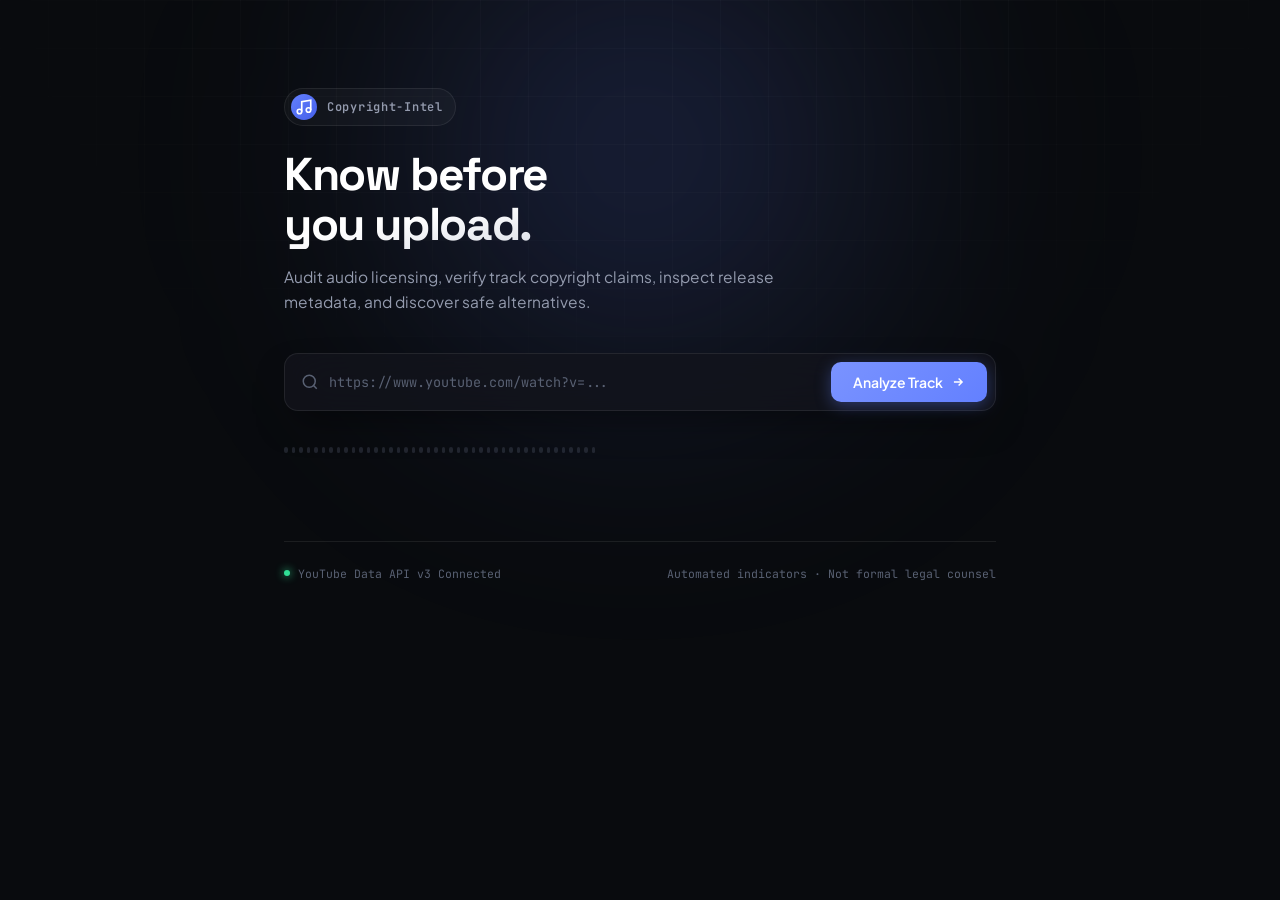
==== template/index.html @ c991d448 "now the songs are first reccomended for the exact same song i.e slowed and reverbed versions" ====
<!DOCTYPE html>
<html lang="en">
<head>
  <meta charset="UTF-8" />
  <meta name="viewport" content="width=device-width, initial-scale=1.0" />
  <title>CopyrightIntel | Audio Rights & Analytics</title>
  <link rel="preconnect" href="https://fonts.googleapis.com">
  <link rel="preconnect" href="https://fonts.gstatic.com" crossorigin>
  <link href="https://fonts.googleapis.com/css2?family=Plus+Jakarta+Sans:wght@400;500;600;700&family=JetBrains+Mono:wght@400;500;600&family=Space+Grotesk:wght@500;600;700&display=swap" rel="stylesheet">
  <link rel="stylesheet" href="styles.css">
</head>
<body>

<div class="bg-glow" aria-hidden="true"></div>
<div class="bg-grid" aria-hidden="true"></div>

<div class="page landing-page">
  <header class="header">
    <div class="brand-row">
      <div class="logo-box">
        <svg width="18" height="18" viewBox="0 0 24 24" fill="none" stroke="currentColor" stroke-width="2.2"><path d="M9 18V5l12-2v13"/><circle cx="6" cy="18" r="3"/><circle cx="18" cy="16" r="3"/></svg>
      </div>
      <span class="brand-label">Copyright-Intel</span>
    </div>
    <h1 class="headline">Know before<br>you upload.</h1>
    <p class="subhead">
      Audit audio licensing, verify track copyright claims, inspect release metadata, and discover safe alternatives.
    </p>
  </header>

  <div class="input-bar">
    <svg class="search-icon" width="18" height="18" viewBox="0 0 24 24" fill="none" stroke="currentColor" stroke-width="2"><circle cx="11" cy="11" r="8"/><path d="m21 21-4.3-4.3"/></svg>
    <input id="urlInput" type="text" placeholder="https://www.youtube.com/watch?v=..." class="url-input" spellcheck="false" autocomplete="off" />
    <button id="checkBtn" class="check-btn">
      <span>Analyze Track</span>
      <svg width="14" height="14" viewBox="0 0 24 24" fill="none" stroke="currentColor" stroke-width="2.5"><path d="M5 12h14M13 6l6 6-6 6"/></svg>
    </button>
  </div>
  <div id="errorMsg" class="error-msg hidden"></div>

  <div id="waveformWrap" class="waveform state-idle" aria-hidden="true"></div>

  <footer class="footer">
    <div class="footer-status">
      <span class="pulse-dot"></span>
      <span class="footer-text">YouTube Data API v3 Connected</span>
    </div>
    <span class="footer-text">Automated indicators · Not formal legal counsel</span>
  </footer>
</div>

<script src="script.js"></script>
</body>
</html>
---- template/styles.css ----
:root {
  --bg: #090B0E;
  --surface: rgba(19, 21, 28, 0.75);
  --surface-sub: rgba(25, 29, 39, 0.55);
  --surface-hover: rgba(32, 38, 52, 0.7);
  --line: rgba(255, 255, 255, 0.08);
  --line-strong: rgba(255, 255, 255, 0.14);
  --text: #F3F5FA;
  --text-dim: #949BAE;
  --text-faint: #596173;
  --accent: #6380FF;
  --accent-glow: rgba(99, 128, 255, 0.25);
  --signal: #31E096;
  --claim: #FF526C;
  --verify: #FFAE33;
}

* { box-sizing: border-box; margin: 0; padding: 0; }

body {
  background: var(--bg);
  color: var(--text);
  font-family: 'Plus Jakarta Sans', -apple-system, sans-serif;
  min-height: 100vh;
  position: relative;
  overflow-x: hidden;
  -webkit-font-smoothing: antialiased;
}

.hidden { display: none !important; }

/* Background Canvas */
.bg-glow {
  position: fixed;
  top: -150px;
  left: 50%;
  transform: translateX(-50%);
  width: 850px;
  height: 600px;
  background: radial-gradient(circle, var(--accent-glow) 0%, transparent 65%);
  filter: blur(120px);
  pointer-events: none;
  z-index: 0;
}

.bg-grid {
  position: fixed;
  inset: 0;
  background-image:
    linear-gradient(to right, rgba(255,255,255,0.02) 1px, transparent 1px),
    linear-gradient(to bottom, rgba(255,255,255,0.02) 1px, transparent 1px);
  background-size: 48px 48px;
  mask-image: radial-gradient(ellipse 70% 60% at 50% 0%, #000 40%, transparent 80%);
  pointer-events: none;
  z-index: 0;
}

.page {
  position: relative;
  z-index: 1;
  max-width: 760px;
  margin: 0 auto;
  padding: 88px 24px 64px;
}

/* Header */
.header { margin-bottom: 38px; }

.brand-row {
  display: inline-flex;
  align-items: center;
  gap: 10px;
  padding: 5px 12px 5px 6px;
  border-radius: 100px;
  background: rgba(255, 255, 255, 0.03);
  border: 1px solid var(--line);
  margin-bottom: 24px;
}

.logo-box {
  width: 26px;
  height: 26px;
  border-radius: 50%;
  display: flex;
  align-items: center;
  justify-content: center;
  background: linear-gradient(135deg, var(--accent), #455FE8);
  color: #fff;
}

.brand-label {
  font-family: 'JetBrains Mono', monospace;
  font-size: 12px;
  font-weight: 600;
  letter-spacing: 0.06em;
  color: var(--text-dim);
}

.headline {
  font-family: 'Space Grotesk', sans-serif;
  font-size: 46px;
  font-weight: 700;
  line-height: 1.08;
  letter-spacing: -0.03em;
  background: linear-gradient(170deg, #FFFFFF 40%, #A4ADC2 100%);
  -webkit-background-clip: text;
  background-clip: text;
  color: transparent;
}

.subhead {
  margin-top: 16px;
  max-width: 520px;
  font-size: 15.5px;
  line-height: 1.6;
  color: var(--text-dim);
}

/* Input Bar */
.input-bar {
  display: flex;
  align-items: center;
  gap: 10px;
  padding: 8px 8px 8px 16px;
  border-radius: 14px;
  background: var(--surface);
  backdrop-filter: blur(20px);
  -webkit-backdrop-filter: blur(20px);
  border: 1px solid var(--line);
  box-shadow: 0 16px 36px -12px rgba(0,0,0,0.5);
  transition: all 0.25s ease;
  margin-bottom: 20px;
}

.input-bar:focus-within {
  border-color: var(--accent);
  box-shadow: 0 0 0 3px rgba(99, 128, 255, 0.18), 0 20px 40px -12px rgba(0,0,0,0.6);
  transform: translateY(-1px);
}

.search-icon { color: var(--text-faint); flex-shrink: 0; }

.url-input {
  flex: 1;
  background: transparent;
  border: none;
  font-family: 'JetBrains Mono', monospace;
  font-size: 13.5px;
  color: var(--text);
  padding: 10px 0;
  min-width: 0;
}

.url-input:focus { outline: none; }
.url-input::placeholder { color: var(--text-faint); }

.check-btn {
  display: flex;
  align-items: center;
  gap: 8px;
  font-family: 'Plus Jakarta Sans', sans-serif;
  font-size: 14px;
  font-weight: 600;
  padding: 11px 22px;
  border-radius: 10px;
  border: none;
  cursor: pointer;
  background: linear-gradient(135deg, #7A93FF, var(--accent));
  color: #FFFFFF;
  box-shadow: 0 4px 16px rgba(99, 128, 255, 0.35);
  transition: all 0.2s ease;
}

.check-btn:hover {
  transform: translateY(-1px);
  filter: brightness(1.08);
  box-shadow: 0 6px 22px rgba(99, 128, 255, 0.45);
}

.check-btn:active { transform: translateY(0); }
.check-btn:disabled { opacity: 0.5; cursor: not-allowed; transform: none; }

.error-msg {
  font-family: 'JetBrains Mono', monospace;
  font-size: 12px;
  color: var(--claim);
  margin-bottom: 20px;
  padding: 12px 16px;
  border-radius: 10px;
  background: rgba(255, 82, 108, 0.08);
  border: 1px solid rgba(255, 82, 108, 0.25);
}

/* Waveform Visualizer */
.waveform {
  display: flex;
  align-items: center;
  gap: 4px;
  height: 38px;
  margin-bottom: 28px;
}

.waveform span {
  display: block;
  width: 3.5px;
  border-radius: 4px;
  background: var(--text-faint);
  opacity: 0.3;
  animation: bounce 1.1s ease-in-out infinite;
}

.waveform.state-idle span { animation-play-state: paused; height: 6px !important; }
.waveform.state-claim span { background: var(--claim); opacity: 0.95; }
.waveform.state-clear span { background: var(--signal); opacity: 0.95; }
.waveform.state-verify span { background: var(--verify); opacity: 0.95; }

@keyframes bounce {
  0%, 100% { transform: scaleY(0.25); }
  50% { transform: scaleY(1); }
}

/* Results Card */
.results { animation: slideUp 0.35s cubic-bezier(0.16, 1, 0.3, 1) both; }

@keyframes slideUp {
  from { opacity: 0; transform: translateY(14px); }
  to { opacity: 1; transform: translateY(0); }
}

.result-card {
  border-radius: 18px;
  padding: 30px;
  background: var(--surface);
  backdrop-filter: blur(20px);
  -webkit-backdrop-filter: blur(20px);
  border: 1px solid var(--line);
  box-shadow: 0 24px 48px -18px rgba(0,0,0,0.6);
  margin-bottom: 22px;
}

.result-top {
  display: flex;
  align-items: flex-start;
  justify-content: space-between;
  gap: 18px;
  margin-bottom: 22px;
}

.sub-label {
  display: block;
  font-family: 'JetBrains Mono', monospace;
  font-size: 11px;
  font-weight: 500;
  text-transform: uppercase;
  letter-spacing: 0.08em;
  color: var(--text-faint);
  margin-bottom: 4px;
}

.result-title {
  font-family: 'Space Grotesk', sans-serif;
  font-size: 21px;
  font-weight: 600;
  letter-spacing: -0.02em;
  line-height: 1.3;
}

.result-channel {
  font-size: 14px;
  color: var(--text-dim);
  margin-top: 4px;
}

.badge {
  display: inline-flex;
  align-items: center;
  gap: 7px;
  font-family: 'JetBrains Mono', monospace;
  font-size: 11px;
  font-weight: 600;
  letter-spacing: 0.04em;
  text-transform: uppercase;
  padding: 7px 14px;
  border-radius: 100px;
  white-space: nowrap;
}

.badge .dot {
  width: 6px;
  height: 6px;
  border-radius: 50%;
  background: currentColor;
}

.badge-clear { background: rgba(49, 224, 150, 0.12); color: var(--signal); border: 1px solid rgba(49, 224, 150, 0.28); }
.badge-verify { background: rgba(255, 174, 51, 0.12); color: var(--verify); border: 1px solid rgba(255, 174, 51, 0.28); }
.badge-claim { background: rgba(255, 82, 108, 0.12); color: var(--claim); border: 1px solid rgba(255, 82, 108, 0.28); }

/* Verdict Explanation Banner */
.verdict-banner {
  display: flex;
  align-items: flex-start;
  gap: 12px;
  padding: 14px 18px;
  border-radius: 12px;
  background: rgba(255, 255, 255, 0.03);
  border: 1px solid var(--line);
  margin-bottom: 26px;
}

.verdict-icon {
  color: var(--accent);
  flex-shrink: 0;
  margin-top: 1px;
}

.verdict-message {
  font-size: 13.5px;
  line-height: 1.6;
  color: var(--text-dim);
}

/* Uncongested Metadata Grid */
.meta-grid {
  display: grid;
  grid-template-columns: repeat(2, 1fr);
  gap: 12px;
}

.meta-item {
  padding: 14px 16px;
  border-radius: 12px;
  background: var(--surface-sub);
  border: 1px solid var(--line);
  display: flex;
  flex-direction: column;
  gap: 6px;
}

.meta-item.full-width {
  grid-column: span 2;
}

.meta-label {
  display: flex;
  align-items: center;
  gap: 6px;
  font-family: 'JetBrains Mono', monospace;
  font-size: 11px;
  font-weight: 500;
  color: var(--text-faint);
  text-transform: uppercase;
  letter-spacing: 0.04em;
}

.meta-label svg { color: var(--accent); }

.meta-val {
  font-size: 13.5px;
  font-weight: 500;
  color: var(--text);
  white-space: nowrap;
  overflow: hidden;
  text-overflow: ellipsis;
}

.meta-val.highlight {
  color: #B5C4FF;
  font-weight: 600;
}

/* Recommendations */
.recs-header {
  display: flex;
  align-items: center;
  gap: 8px;
  margin: 32px 0 14px;
}

.signal-dot {
  width: 6px;
  height: 6px;
  border-radius: 50%;
  background: var(--signal);
  box-shadow: 0 0 10px var(--signal);
}

.recs-heading {
  font-size: 13px;
  font-weight: 600;
  letter-spacing: 0.04em;
  text-transform: uppercase;
  color: var(--text-dim);
}

.recs-list {
  display: flex;
  flex-direction: column;
  gap: 10px;
}

.rec-row {
  display: flex;
  align-items: center;
  justify-content: space-between;
  padding: 14px 18px;
  border-radius: 12px;
  background: var(--surface);
  backdrop-filter: blur(16px);
  border: 1px solid var(--line);
  text-decoration: none;
  color: inherit;
  transition: all 0.2s ease;
}

.rec-row:hover {
  background: var(--surface-hover);
  border-color: var(--line-strong);
  transform: translateX(4px);
}

.rec-info {
  display: flex;
  align-items: center;
  gap: 14px;
  min-width: 0;
}

.rec-info svg { color: var(--signal); flex-shrink: 0; }

.rec-title {
  font-size: 14px;
  font-weight: 500;
  white-space: nowrap;
  overflow: hidden;
  text-overflow: ellipsis;
}

.rec-channel {
  font-family: 'JetBrains Mono', monospace;
  font-size: 11.5px;
  color: var(--text-faint);
  margin-top: 2px;
}

.rec-free-tag {
  font-family: 'JetBrains Mono', monospace;
  font-size: 10.5px;
  font-weight: 600;
  padding: 4px 10px;
  border-radius: 6px;
  background: rgba(49, 224, 150, 0.1);
  color: var(--signal);
  border: 1px solid rgba(49, 224, 150, 0.22);
}

/* Footer */
.footer {
  margin-top: 72px;
  padding-top: 24px;
  border-top: 1px solid var(--line);
  display: flex;
  align-items: center;
  justify-content: space-between;
  flex-wrap: wrap;
  gap: 12px;
}

.footer-status {
  display: flex;
  align-items: center;
  gap: 8px;
}

.pulse-dot {
  width: 6px;
  height: 6px;
  border-radius: 50%;
  background: var(--signal);
  box-shadow: 0 0 8px var(--signal);
}

.footer-text {
  font-family: 'JetBrains Mono', monospace;
  font-size: 11.5px;
  color: var(--text-faint);
}

@media (max-width: 580px) {
  .headline { font-size: 34px; }
  .meta-grid { grid-template-columns: 1fr; }
  .meta-item.full-width { grid-column: span 1; }
  .result-top { flex-direction: column; }
}
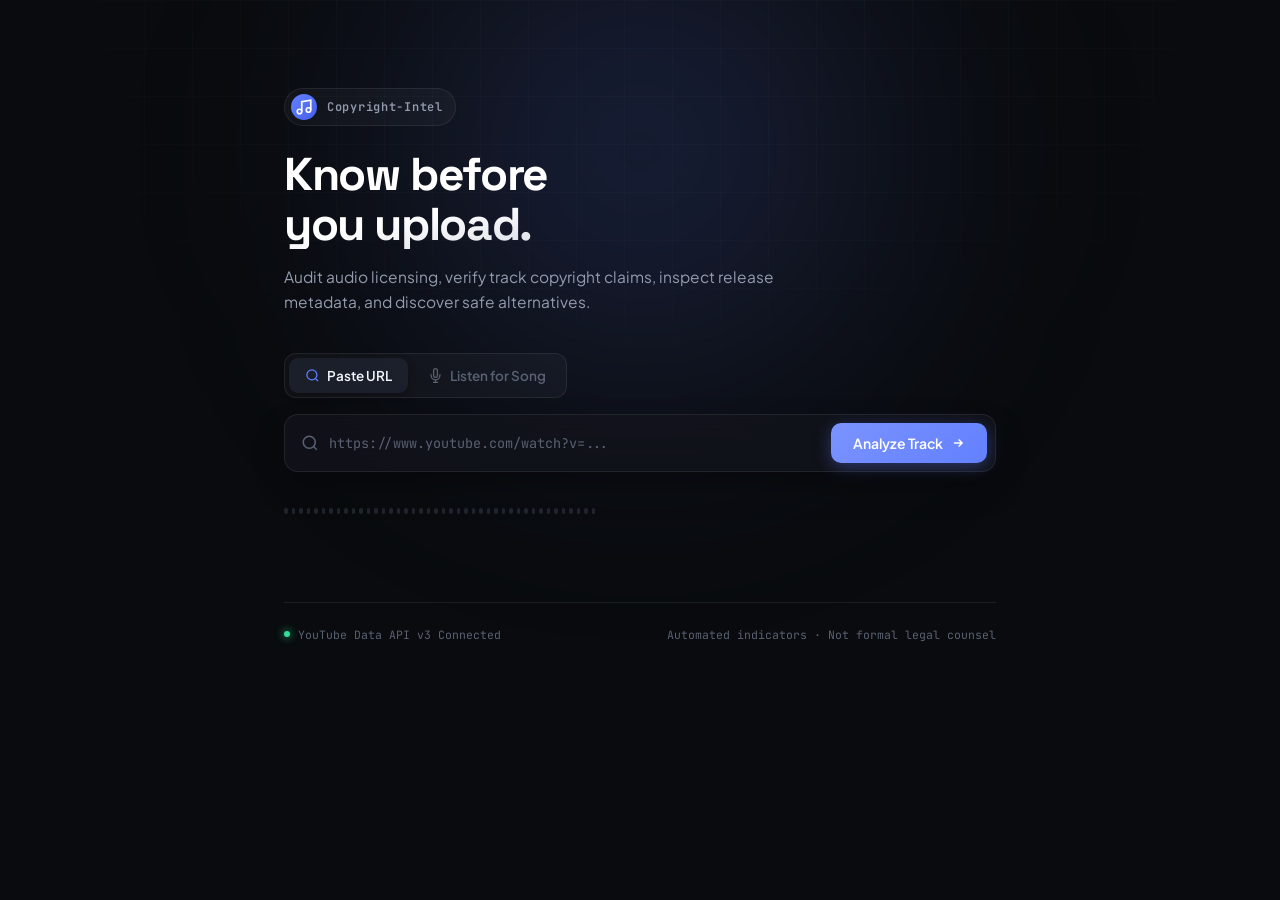
==== commit 638d39d7: "changed the ui to include listening to song component" ====
--- a/template/index.html
+++ b/template/index.html
@@ -28,14 +28,51 @@
     </p>
   </header>
 
-  <div class="input-bar">
-    <svg class="search-icon" width="18" height="18" viewBox="0 0 24 24" fill="none" stroke="currentColor" stroke-width="2"><circle cx="11" cy="11" r="8"/><path d="m21 21-4.3-4.3"/></svg>
-    <input id="urlInput" type="text" placeholder="https://www.youtube.com/watch?v=..." class="url-input" spellcheck="false" autocomplete="off" />
-    <button id="checkBtn" class="check-btn">
-      <span>Analyze Track</span>
-      <svg width="14" height="14" viewBox="0 0 24 24" fill="none" stroke="currentColor" stroke-width="2.5"><path d="M5 12h14M13 6l6 6-6 6"/></svg>
+  <!-- Mode switcher -->
+  <div class="mode-tabs" role="tablist">
+    <button class="mode-tab active" data-mode="url" role="tab" aria-selected="true">
+      <svg width="15" height="15" viewBox="0 0 24 24" fill="none" stroke="currentColor" stroke-width="2"><circle cx="11" cy="11" r="8"/><path d="m21 21-4.3-4.3"/></svg>
+      Paste URL
+    </button>
+    <button class="mode-tab" data-mode="mic" role="tab" aria-selected="false">
+      <svg width="15" height="15" viewBox="0 0 24 24" fill="none" stroke="currentColor" stroke-width="2"><path d="M12 1a3 3 0 0 0-3 3v8a3 3 0 0 0 6 0V4a3 3 0 0 0-3-3z"/><path d="M19 10v2a7 7 0 0 1-14 0v-2"/><line x1="12" y1="19" x2="12" y2="23"/><line x1="8" y1="23" x2="16" y2="23"/></svg>
+      Listen for Song
     </button>
   </div>
+
+  <!-- URL panel -->
+  <div id="urlPanel" class="mode-panel">
+    <div class="input-bar">
+      <svg class="search-icon" width="18" height="18" viewBox="0 0 24 24" fill="none" stroke="currentColor" stroke-width="2"><circle cx="11" cy="11" r="8"/><path d="m21 21-4.3-4.3"/></svg>
+      <input id="urlInput" type="text" placeholder="https://www.youtube.com/watch?v=..." class="url-input" spellcheck="false" autocomplete="off" />
+      <button id="checkBtn" class="check-btn">
+        <span>Analyze Track</span>
+        <svg width="14" height="14" viewBox="0 0 24 24" fill="none" stroke="currentColor" stroke-width="2.5"><path d="M5 12h14M13 6l6 6-6 6"/></svg>
+      </button>
+    </div>
+  </div>
+
+  <!-- Mic panel -->
+  <div id="micPanel" class="mode-panel hidden">
+    <div class="mic-bar">
+      <div class="mic-left">
+        <button id="micBtn" class="mic-btn" aria-label="Start listening">
+          <span class="mic-ring"></span>
+          <svg width="20" height="20" viewBox="0 0 24 24" fill="none" stroke="currentColor" stroke-width="2"><path d="M12 1a3 3 0 0 0-3 3v8a3 3 0 0 0 6 0V4a3 3 0 0 0-3-3z"/><path d="M19 10v2a7 7 0 0 1-14 0v-2"/><line x1="12" y1="19" x2="12" y2="23"/><line x1="8" y1="23" x2="16" y2="23"/></svg>
+        </button>
+        <div class="mic-copy">
+          <p id="micStatus" class="mic-status">Tap to listen</p>
+          <p class="mic-hint">Play the song near your mic — we'll capture 8 seconds</p>
+        </div>
+      </div>
+      <select id="micSeconds" class="mic-seconds">
+        <option value="8">8s</option>
+        <option value="12">12s</option>
+        <option value="20">20s</option>
+      </select>
+    </div>
+  </div>
+
   <div id="errorMsg" class="error-msg hidden"></div>
 
   <div id="waveformWrap" class="waveform state-idle" aria-hidden="true"></div>
--- a/template/styles.css
+++ b/template/styles.css
@@ -116,6 +116,47 @@
   color: var(--text-dim);
 }
 
+/* Mode Tabs */
+.mode-tabs {
+  display: inline-flex;
+  gap: 4px;
+  padding: 4px;
+  border-radius: 12px;
+  background: rgba(255, 255, 255, 0.03);
+  border: 1px solid var(--line);
+  margin-bottom: 16px;
+}
+
+.mode-tab {
+  display: flex;
+  align-items: center;
+  gap: 7px;
+  padding: 9px 16px;
+  border-radius: 9px;
+  border: none;
+  background: transparent;
+  color: var(--text-faint);
+  font-family: 'Plus Jakarta Sans', sans-serif;
+  font-size: 13.5px;
+  font-weight: 600;
+  cursor: pointer;
+  transition: all 0.2s ease;
+}
+
+.mode-tab svg { flex-shrink: 0; }
+
+.mode-tab:hover { color: var(--text-dim); }
+
+.mode-tab.active {
+  background: var(--surface-hover);
+  color: var(--text);
+  box-shadow: 0 2px 10px -2px rgba(0,0,0,0.4);
+}
+
+.mode-tab.active svg { color: var(--accent); }
+
+.mode-panel { margin-bottom: 20px; }
+
 /* Input Bar */
 .input-bar {
   display: flex;
@@ -129,7 +170,6 @@
   border: 1px solid var(--line);
   box-shadow: 0 16px 36px -12px rgba(0,0,0,0.5);
   transition: all 0.25s ease;
-  margin-bottom: 20px;
 }
 
 .input-bar:focus-within {
@@ -180,6 +220,102 @@
 .check-btn:active { transform: translateY(0); }
 .check-btn:disabled { opacity: 0.5; cursor: not-allowed; transform: none; }
 
+/* Mic Bar */
+.mic-bar {
+  display: flex;
+  align-items: center;
+  justify-content: space-between;
+  gap: 16px;
+  padding: 16px 20px;
+  border-radius: 14px;
+  background: var(--surface);
+  backdrop-filter: blur(20px);
+  -webkit-backdrop-filter: blur(20px);
+  border: 1px solid var(--line);
+  box-shadow: 0 16px 36px -12px rgba(0,0,0,0.5);
+}
+
+.mic-left {
+  display: flex;
+  align-items: center;
+  gap: 16px;
+  min-width: 0;
+}
+
+.mic-btn {
+  position: relative;
+  flex-shrink: 0;
+  width: 48px;
+  height: 48px;
+  border-radius: 50%;
+  border: none;
+  cursor: pointer;
+  display: flex;
+  align-items: center;
+  justify-content: center;
+  background: linear-gradient(135deg, #7A93FF, var(--accent));
+  color: #fff;
+  box-shadow: 0 4px 16px rgba(99, 128, 255, 0.4);
+  transition: all 0.2s ease;
+}
+
+.mic-btn:hover { transform: scale(1.04); filter: brightness(1.08); }
+.mic-btn:disabled { cursor: not-allowed; }
+
+.mic-ring {
+  position: absolute;
+  inset: -6px;
+  border-radius: 50%;
+  border: 2px solid var(--accent);
+  opacity: 0;
+}
+
+.mic-btn.listening .mic-ring {
+  opacity: 1;
+  animation: micPulse 1.3s ease-out infinite;
+}
+
+.mic-btn.listening {
+  background: linear-gradient(135deg, #FF7A93, var(--claim));
+  box-shadow: 0 4px 16px rgba(255, 82, 108, 0.4);
+}
+
+@keyframes micPulse {
+  0% { transform: scale(0.9); opacity: 0.9; }
+  100% { transform: scale(1.5); opacity: 0; }
+}
+
+.mic-copy { min-width: 0; }
+
+.mic-status {
+  font-size: 14.5px;
+  font-weight: 600;
+  color: var(--text);
+}
+
+.mic-hint {
+  font-size: 12.5px;
+  color: var(--text-faint);
+  margin-top: 2px;
+  white-space: nowrap;
+  overflow: hidden;
+  text-overflow: ellipsis;
+}
+
+.mic-seconds {
+  flex-shrink: 0;
+  padding: 9px 12px;
+  border-radius: 9px;
+  background: var(--surface-sub);
+  border: 1px solid var(--line);
+  color: var(--text-dim);
+  font-family: 'JetBrains Mono', monospace;
+  font-size: 12.5px;
+  cursor: pointer;
+}
+
+.mic-seconds:focus { outline: none; border-color: var(--accent); }
+
 .error-msg {
   font-family: 'JetBrains Mono', monospace;
   font-size: 12px;
@@ -213,6 +349,8 @@
 .waveform.state-claim span { background: var(--claim); opacity: 0.95; }
 .waveform.state-clear span { background: var(--signal); opacity: 0.95; }
 .waveform.state-verify span { background: var(--verify); opacity: 0.95; }
+.waveform.state-active span,
+.waveform.state-listening span { background: var(--accent); opacity: 0.95; }
 
 @keyframes bounce {
   0%, 100% { transform: scaleY(0.25); }
@@ -320,7 +458,7 @@
   color: var(--text-dim);
 }
 
-/* Uncongested Metadata Grid */
+/* Metadata Grid */
 .meta-grid {
   display: grid;
   grid-template-columns: repeat(2, 1fr);
@@ -491,4 +629,5 @@
   .meta-grid { grid-template-columns: 1fr; }
   .meta-item.full-width { grid-column: span 1; }
   .result-top { flex-direction: column; }
+  .mic-hint { display: none; }
 }
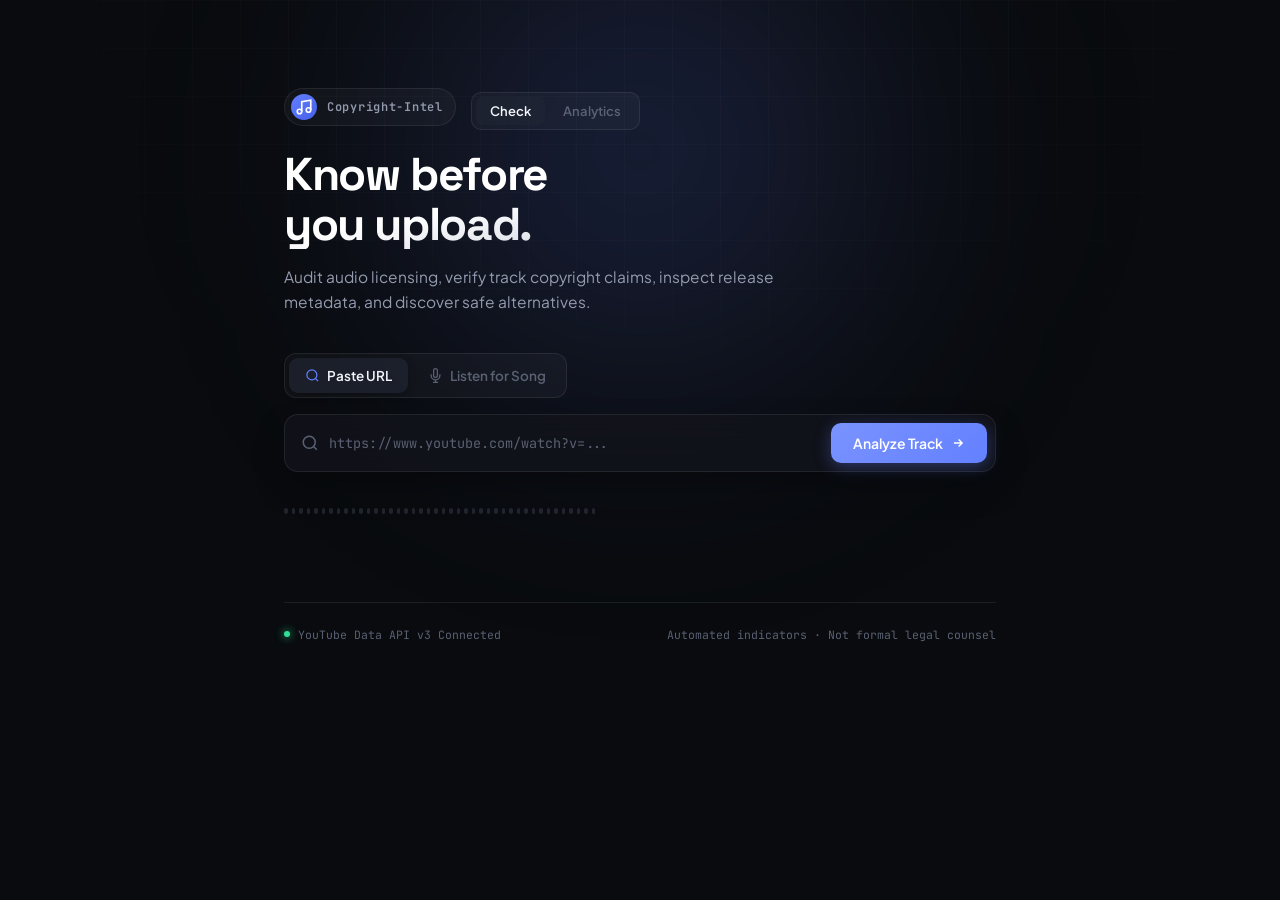
==== commit 7aecdf6a: "made some changes to the ui" ====
--- a/template/index.html
+++ b/template/index.html
@@ -22,6 +22,10 @@
       </div>
       <span class="brand-label">Copyright-Intel</span>
     </div>
+    <nav class="top-nav">
+      <a href="index.html" class="nav-link active">Check</a>
+      <a href="analytics/analytics.html" class="nav-link">Analytics</a>
+    </nav>
     <h1 class="headline">Know before<br>you upload.</h1>
     <p class="subhead">
       Audit audio licensing, verify track copyright claims, inspect release metadata, and discover safe alternatives.
--- a/template/styles.css
+++ b/template/styles.css
@@ -630,4 +630,118 @@
   .meta-item.full-width { grid-column: span 1; }
   .result-top { flex-direction: column; }
   .mic-hint { display: none; }
+  .chart-grid { grid-template-columns: 1fr; }
+}
+
+/* Top Nav */
+.top-nav {
+  display: inline-flex;
+  gap: 4px;
+  margin-left: 12px;
+  padding: 4px;
+  border-radius: 10px;
+  background: rgba(255, 255, 255, 0.03);
+  border: 1px solid var(--line);
+}
+
+.nav-link {
+  padding: 6px 14px;
+  border-radius: 7px;
+  font-size: 13px;
+  font-weight: 600;
+  color: var(--text-faint);
+  text-decoration: none;
+  transition: all 0.2s ease;
+}
+
+.nav-link:hover { color: var(--text-dim); }
+
+.nav-link.active {
+  background: var(--surface-hover);
+  color: var(--text);
+}
+
+.analytics-headline { font-size: 38px; margin-top: 20px; }
+
+/* Empty state */
+.empty-state {
+  padding: 60px 24px;
+  text-align: center;
+  color: var(--text-dim);
+  font-size: 14.5px;
+  border-radius: 16px;
+  background: var(--surface);
+  border: 1px solid var(--line);
+}
+
+.empty-state a { color: var(--accent); text-decoration: none; }
+.empty-state a:hover { text-decoration: underline; }
+
+/* Stat strip */
+.stat-strip {
+  display: grid;
+  grid-template-columns: repeat(4, 1fr);
+  gap: 12px;
+  margin: 32px 0 28px;
+}
+
+.stat-card {
+  display: flex;
+  flex-direction: column;
+  gap: 8px;
+  padding: 18px 20px;
+  border-radius: 14px;
+  background: var(--surface);
+  backdrop-filter: blur(20px);
+  border: 1px solid var(--line);
+}
+
+.stat-label {
+  font-family: 'JetBrains Mono', monospace;
+  font-size: 10.5px;
+  font-weight: 500;
+  letter-spacing: 0.05em;
+  text-transform: uppercase;
+  color: var(--text-faint);
+}
+
+.stat-value {
+  font-family: 'Space Grotesk', sans-serif;
+  font-size: 28px;
+  font-weight: 700;
+  color: var(--text);
+}
+
+/* Chart grid */
+.chart-grid {
+  display: grid;
+  grid-template-columns: 1fr 1fr;
+  gap: 16px;
+  margin-bottom: 32px;
+}
+
+.chart-card {
+  padding: 22px 24px;
+  border-radius: 16px;
+  background: var(--surface);
+  backdrop-filter: blur(20px);
+  border: 1px solid var(--line);
+}
+
+.chart-card.full-width { grid-column: span 2; }
+
+.chart-title {
+  font-family: 'JetBrains Mono', monospace;
+  font-size: 11px;
+  font-weight: 500;
+  letter-spacing: 0.05em;
+  text-transform: uppercase;
+  color: var(--text-faint);
+  margin-bottom: 16px;
+}
+
+.chart-wrap { position: relative; height: 220px; }
+
+@media (max-width: 700px) {
+  .stat-strip { grid-template-columns: repeat(2, 1fr); }
 }
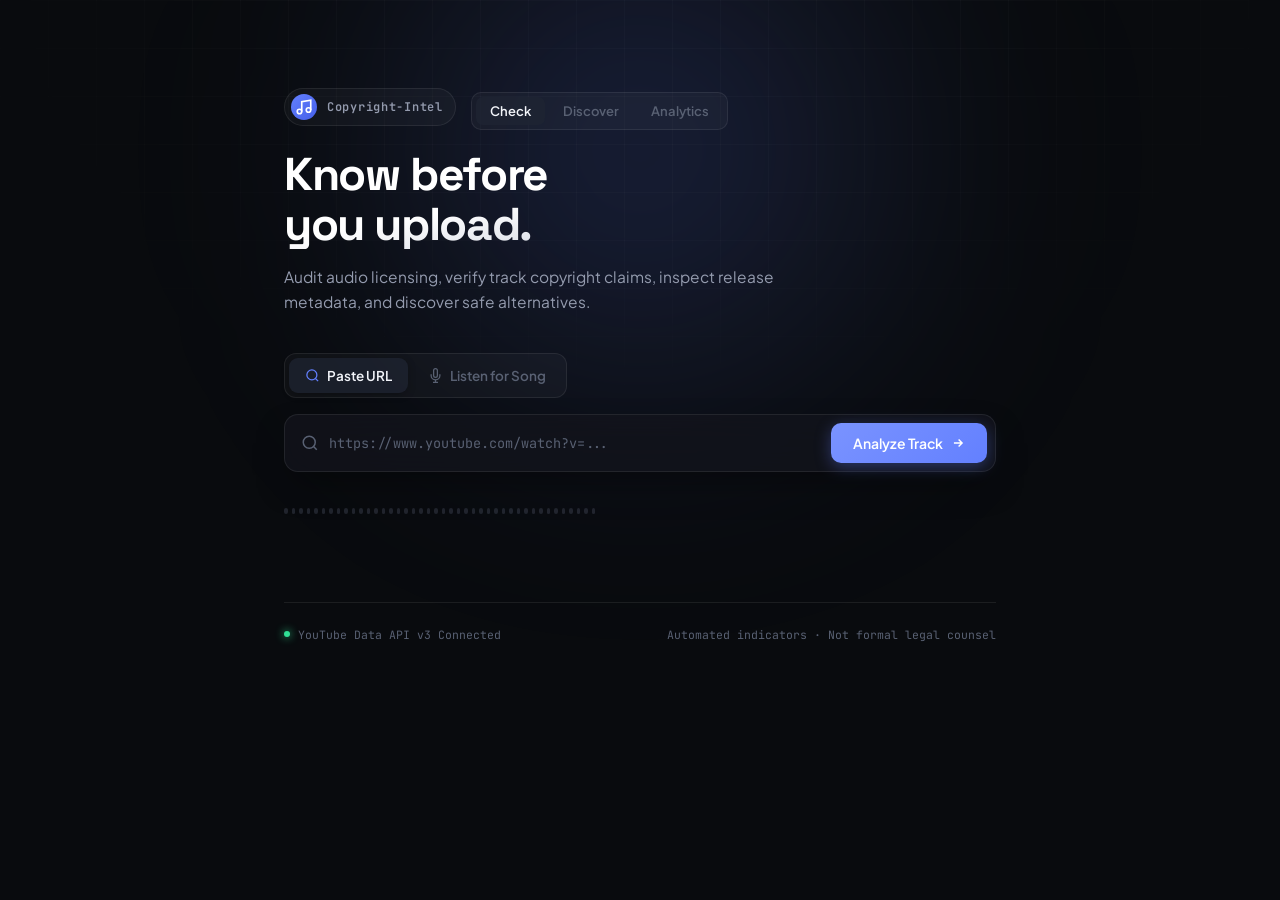
==== commit fb3b7576: "made the ui to include the discovery tab and added appropriate api endpoint as well" ====
--- a/template/index.html
+++ b/template/index.html
@@ -24,6 +24,7 @@
     </div>
     <nav class="top-nav">
       <a href="index.html" class="nav-link active">Check</a>
+      <a href="discover/discover.html" class="nav-link">Discover</a>
       <a href="analytics/analytics.html" class="nav-link">Analytics</a>
     </nav>
     <h1 class="headline">Know before<br>you upload.</h1>
--- a/template/styles.css
+++ b/template/styles.css
@@ -744,4 +744,32 @@
 
 @media (max-width: 700px) {
   .stat-strip { grid-template-columns: repeat(2, 1fr); }
+}
+
+/* Mood chips (Discover page) */
+.chip-row {
+  display: flex;
+  flex-wrap: wrap;
+  gap: 8px;
+  margin: 16px 0 28px;
+}
+
+.chip {
+  padding: 8px 14px;
+  border-radius: 100px;
+  background: rgba(255, 255, 255, 0.03);
+  border: 1px solid var(--line);
+  color: var(--text-dim);
+  font-family: 'Plus Jakarta Sans', sans-serif;
+  font-size: 13px;
+  font-weight: 500;
+  cursor: pointer;
+  transition: all 0.2s ease;
+}
+
+.chip:hover {
+  background: var(--surface-hover);
+  border-color: var(--line-strong);
+  color: var(--text);
+  transform: translateY(-1px);
 }
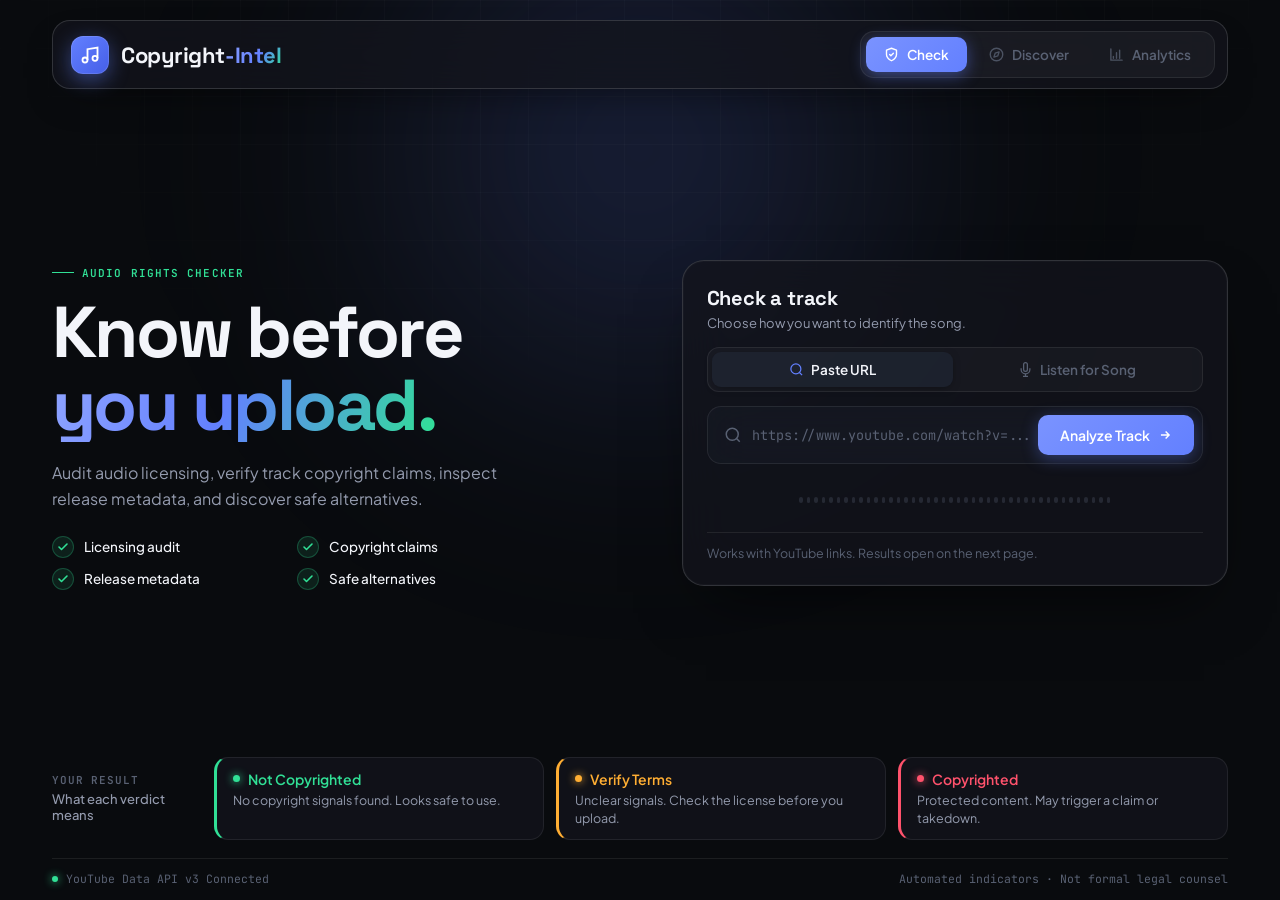
==== commit 09cad802: "made the main ui web page more refined" ====
--- a/template/index.html
+++ b/template/index.html
@@ -15,72 +15,125 @@
 <div class="bg-grid" aria-hidden="true"></div>
 
 <div class="page landing-page">
-  <header class="header">
+
+  <!-- Navbar -->
+  <header class="topbar">
     <div class="brand-row">
       <div class="logo-box">
-        <svg width="18" height="18" viewBox="0 0 24 24" fill="none" stroke="currentColor" stroke-width="2.2"><path d="M9 18V5l12-2v13"/><circle cx="6" cy="18" r="3"/><circle cx="18" cy="16" r="3"/></svg>
+        <svg width="20" height="20" viewBox="0 0 24 24" fill="none" stroke="currentColor" stroke-width="2.2"><path d="M9 18V5l12-2v13"/><circle cx="6" cy="18" r="3"/><circle cx="18" cy="16" r="3"/></svg>
       </div>
-      <span class="brand-label">Copyright-Intel</span>
+      <span class="brand-label">Copyright<b>-Intel</b></span>
     </div>
     <nav class="top-nav">
-      <a href="index.html" class="nav-link active">Check</a>
-      <a href="discover/discover.html" class="nav-link">Discover</a>
-      <a href="analytics/analytics.html" class="nav-link">Analytics</a>
+      <a href="index.html" class="nav-link active">
+        <svg width="15" height="15" viewBox="0 0 24 24" fill="none" stroke="currentColor" stroke-width="2.2" stroke-linecap="round" stroke-linejoin="round"><path d="M12 22s8-4 8-10V5l-8-3-8 3v7c0 6 8 10 8 10z"/><path d="m9 12 2 2 4-4"/></svg>
+        Check
+      </a>
+      <a href="discover/discover.html" class="nav-link">
+        <svg width="15" height="15" viewBox="0 0 24 24" fill="none" stroke="currentColor" stroke-width="2.2" stroke-linecap="round" stroke-linejoin="round"><circle cx="12" cy="12" r="10"/><path d="m16.2 7.8-2.1 6.3-6.3 2.1 2.1-6.3z"/></svg>
+        Discover
+      </a>
+      <a href="analytics/analytics.html" class="nav-link">
+        <svg width="15" height="15" viewBox="0 0 24 24" fill="none" stroke="currentColor" stroke-width="2.2" stroke-linecap="round" stroke-linejoin="round"><path d="M3 3v18h18"/><path d="M7 15v3M12 9v9M17 5v13"/></svg>
+        Analytics
+      </a>
     </nav>
-    <h1 class="headline">Know before<br>you upload.</h1>
-    <p class="subhead">
-      Audit audio licensing, verify track copyright claims, inspect release metadata, and discover safe alternatives.
-    </p>
   </header>
 
-  <!-- Mode switcher -->
-  <div class="mode-tabs" role="tablist">
-    <button class="mode-tab active" data-mode="url" role="tab" aria-selected="true">
-      <svg width="15" height="15" viewBox="0 0 24 24" fill="none" stroke="currentColor" stroke-width="2"><circle cx="11" cy="11" r="8"/><path d="m21 21-4.3-4.3"/></svg>
-      Paste URL
-    </button>
-    <button class="mode-tab" data-mode="mic" role="tab" aria-selected="false">
-      <svg width="15" height="15" viewBox="0 0 24 24" fill="none" stroke="currentColor" stroke-width="2"><path d="M12 1a3 3 0 0 0-3 3v8a3 3 0 0 0 6 0V4a3 3 0 0 0-3-3z"/><path d="M19 10v2a7 7 0 0 1-14 0v-2"/><line x1="12" y1="19" x2="12" y2="23"/><line x1="8" y1="23" x2="16" y2="23"/></svg>
-      Listen for Song
-    </button>
-  </div>
+  <!-- Hero -->
+  <main class="hero">
 
-  <!-- URL panel -->
-  <div id="urlPanel" class="mode-panel">
-    <div class="input-bar">
-      <svg class="search-icon" width="18" height="18" viewBox="0 0 24 24" fill="none" stroke="currentColor" stroke-width="2"><circle cx="11" cy="11" r="8"/><path d="m21 21-4.3-4.3"/></svg>
-      <input id="urlInput" type="text" placeholder="https://www.youtube.com/watch?v=..." class="url-input" spellcheck="false" autocomplete="off" />
-      <button id="checkBtn" class="check-btn">
-        <span>Analyze Track</span>
-        <svg width="14" height="14" viewBox="0 0 24 24" fill="none" stroke="currentColor" stroke-width="2.5"><path d="M5 12h14M13 6l6 6-6 6"/></svg>
-      </button>
-    </div>
-  </div>
+    <!-- Left: what this is -->
+    <section class="hero-copy">
+      <span class="eyebrow">Audio rights checker</span>
+      <h1 class="headline">Know before<br><span class="hl">you upload.</span></h1>
+      <p class="subhead">
+        Audit audio licensing, verify track copyright claims, inspect release metadata, and discover safe alternatives.
+      </p>
+      <ul class="feature-list">
+        <li><span class="tick"><svg width="12" height="12" viewBox="0 0 24 24" fill="none" stroke="currentColor" stroke-width="3.2" stroke-linecap="round" stroke-linejoin="round"><path d="M20 6 9 17l-5-5"/></svg></span>Licensing audit</li>
+        <li><span class="tick"><svg width="12" height="12" viewBox="0 0 24 24" fill="none" stroke="currentColor" stroke-width="3.2" stroke-linecap="round" stroke-linejoin="round"><path d="M20 6 9 17l-5-5"/></svg></span>Copyright claims</li>
+        <li><span class="tick"><svg width="12" height="12" viewBox="0 0 24 24" fill="none" stroke="currentColor" stroke-width="3.2" stroke-linecap="round" stroke-linejoin="round"><path d="M20 6 9 17l-5-5"/></svg></span>Release metadata</li>
+        <li><span class="tick"><svg width="12" height="12" viewBox="0 0 24 24" fill="none" stroke="currentColor" stroke-width="3.2" stroke-linecap="round" stroke-linejoin="round"><path d="M20 6 9 17l-5-5"/></svg></span>Safe alternatives</li>
+      </ul>
+    </section>
 
-  <!-- Mic panel -->
-  <div id="micPanel" class="mode-panel hidden">
-    <div class="mic-bar">
-      <div class="mic-left">
-        <button id="micBtn" class="mic-btn" aria-label="Start listening">
-          <span class="mic-ring"></span>
-          <svg width="20" height="20" viewBox="0 0 24 24" fill="none" stroke="currentColor" stroke-width="2"><path d="M12 1a3 3 0 0 0-3 3v8a3 3 0 0 0 6 0V4a3 3 0 0 0-3-3z"/><path d="M19 10v2a7 7 0 0 1-14 0v-2"/><line x1="12" y1="19" x2="12" y2="23"/><line x1="8" y1="23" x2="16" y2="23"/></svg>
+    <!-- Right: the tool -->
+    <section class="tool-card" aria-label="Check a track">
+      <div class="tool-head">
+        <h2 class="tool-title">Check a track</h2>
+        <p class="tool-sub">Choose how you want to identify the song.</p>
+      </div>
+
+      <!-- Mode switcher -->
+      <div class="mode-tabs" role="tablist">
+        <button class="mode-tab active" data-mode="url" role="tab" aria-selected="true">
+          <svg width="15" height="15" viewBox="0 0 24 24" fill="none" stroke="currentColor" stroke-width="2"><circle cx="11" cy="11" r="8"/><path d="m21 21-4.3-4.3"/></svg>
+          Paste URL
         </button>
-        <div class="mic-copy">
-          <p id="micStatus" class="mic-status">Tap to listen</p>
-          <p class="mic-hint">Play the song near your mic — we'll capture 8 seconds</p>
+        <button class="mode-tab" data-mode="mic" role="tab" aria-selected="false">
+          <svg width="15" height="15" viewBox="0 0 24 24" fill="none" stroke="currentColor" stroke-width="2"><path d="M12 1a3 3 0 0 0-3 3v8a3 3 0 0 0 6 0V4a3 3 0 0 0-3-3z"/><path d="M19 10v2a7 7 0 0 1-14 0v-2"/><line x1="12" y1="19" x2="12" y2="23"/><line x1="8" y1="23" x2="16" y2="23"/></svg>
+          Listen for Song
+        </button>
+      </div>
+
+      <!-- URL panel -->
+      <div id="urlPanel" class="mode-panel">
+        <div class="input-bar">
+          <svg class="search-icon" width="18" height="18" viewBox="0 0 24 24" fill="none" stroke="currentColor" stroke-width="2"><circle cx="11" cy="11" r="8"/><path d="m21 21-4.3-4.3"/></svg>
+          <input id="urlInput" type="text" placeholder="https://www.youtube.com/watch?v=..." class="url-input" spellcheck="false" autocomplete="off" />
+          <button id="checkBtn" class="check-btn">
+            <span>Analyze Track</span>
+            <svg width="14" height="14" viewBox="0 0 24 24" fill="none" stroke="currentColor" stroke-width="2.5"><path d="M5 12h14M13 6l6 6-6 6"/></svg>
+          </button>
         </div>
       </div>
-      <select id="micSeconds" class="mic-seconds">
-        <option value="8">8s</option>
-        <option value="12">12s</option>
-        <option value="20">20s</option>
-      </select>
+
+      <!-- Mic panel -->
+      <div id="micPanel" class="mode-panel hidden">
+        <div class="mic-bar">
+          <div class="mic-left">
+            <button id="micBtn" class="mic-btn" aria-label="Start listening">
+              <span class="mic-ring"></span>
+              <svg width="20" height="20" viewBox="0 0 24 24" fill="none" stroke="currentColor" stroke-width="2"><path d="M12 1a3 3 0 0 0-3 3v8a3 3 0 0 0 6 0V4a3 3 0 0 0-3-3z"/><path d="M19 10v2a7 7 0 0 1-14 0v-2"/><line x1="12" y1="19" x2="12" y2="23"/><line x1="8" y1="23" x2="16" y2="23"/></svg>
+            </button>
+            <div class="mic-copy">
+              <p id="micStatus" class="mic-status">Tap to listen</p>
+              <p class="mic-hint">Play the song near your mic, then pick how long to listen</p>
+            </div>
+          </div>
+          <select id="micSeconds" class="mic-seconds" aria-label="Listening time">
+            <option value="8">8s</option>
+            <option value="12">12s</option>
+            <option value="20">20s</option>
+          </select>
+        </div>
+      </div>
+
+      <div id="errorMsg" class="error-msg hidden"></div>
+
+      <div id="waveformWrap" class="waveform state-idle" aria-hidden="true"></div>
+
+      <p class="tool-foot">Works with YouTube links. Results open on the next page.</p>
+    </section>
+  </main>
+
+  <!-- Verdict key -->
+  <section class="verdict-strip" aria-label="What the results mean">
+    <div class="strip-label">Your result<span>What each verdict means</span></div>
+    <div class="verdict-item clear">
+      <p class="verdict-name"><i></i>Not Copyrighted</p>
+      <p class="verdict-desc">No copyright signals found. Looks safe to use.</p>
     </div>
-  </div>
-
-  <div id="errorMsg" class="error-msg hidden"></div>
-
-  <div id="waveformWrap" class="waveform state-idle" aria-hidden="true"></div>
+    <div class="verdict-item verify">
+      <p class="verdict-name"><i></i>Verify Terms</p>
+      <p class="verdict-desc">Unclear signals. Check the license before you upload.</p>
+    </div>
+    <div class="verdict-item claim">
+      <p class="verdict-name"><i></i>Copyrighted</p>
+      <p class="verdict-desc">Protected content. May trigger a claim or takedown.</p>
+    </div>
+  </section>
 
   <footer class="footer">
     <div class="footer-status">
--- a/template/styles.css
+++ b/template/styles.css
@@ -772,4 +772,242 @@
   border-color: var(--line-strong);
   color: var(--text);
   transform: translateY(-1px);
-}+}
+
+/* Expandable recommendation cards with inline players */
+.rec-card {
+  border-radius: 12px;
+  overflow: hidden;
+}
+
+.rec-row-btn {
+  width: 100%;
+  font-family: inherit;
+  cursor: pointer;
+}
+
+.rec-row-btn.expanded {
+  border-color: var(--accent);
+  border-bottom-left-radius: 0;
+  border-bottom-right-radius: 0;
+}
+
+.rec-player-wrap {
+  border-radius: 0 0 12px 12px;
+  overflow: hidden;
+  border: 1px solid var(--accent);
+  border-top: none;
+  background: #000;
+}
+
+.rec-player-wrap iframe {
+  display: block;
+}
+
+/* Section divider (Analytics page) */
+.section-divider {
+  height: 1px;
+  background: var(--line);
+  margin: 40px 0 28px;
+}
+
+/* ===== Check page: one-screen layout (this page only) ===== */
+.page.landing-page {
+  max-width: 1240px;
+  padding: 20px 32px 14px;
+  min-height: 100vh;
+  display: flex;
+  flex-direction: column;
+  gap: 18px;
+}
+
+/* ---------- Navbar ---------- */
+.topbar {
+  display: flex;
+  align-items: center;
+  justify-content: space-between;
+  gap: 16px;
+  padding: 10px 12px 10px 18px;
+  border-radius: 18px;
+  background: var(--surface);
+  backdrop-filter: blur(24px);
+  -webkit-backdrop-filter: blur(24px);
+  border: 1px solid var(--line-strong);
+  box-shadow: 0 16px 40px -20px rgba(0,0,0,0.7);
+}
+
+/* Wordmark */
+.topbar .brand-row {
+  margin: 0; padding: 0; gap: 12px;
+  background: none; border: none; border-radius: 0;
+}
+.topbar .logo-box {
+  width: 38px; height: 38px; border-radius: 12px;
+  box-shadow: 0 6px 20px rgba(99,128,255,0.45), 0 0 0 1px rgba(255,255,255,0.12) inset;
+}
+.topbar .brand-label {
+  font-family: 'Space Grotesk', sans-serif;
+  font-size: 22px; font-weight: 700; letter-spacing: -0.02em;
+  color: var(--text);
+}
+.topbar .brand-label b {
+  font-weight: 700;
+  background: linear-gradient(120deg, #8FA4FF, var(--accent) 60%, #31E096);
+  -webkit-background-clip: text; background-clip: text; color: transparent;
+}
+
+/* Nav pills */
+.topbar .top-nav {
+  margin: 0; padding: 5px; gap: 4px;
+  border-radius: 14px;
+  background: rgba(255,255,255,0.04);
+  border: 1px solid var(--line);
+}
+.topbar .nav-link {
+  display: inline-flex; align-items: center; gap: 8px;
+  padding: 9px 18px;
+  border-radius: 10px;
+  font-size: 13.5px;
+}
+.topbar .nav-link svg { flex-shrink: 0; opacity: 0.8; }
+.topbar .nav-link:hover { color: var(--text); background: rgba(255,255,255,0.05); }
+.topbar .nav-link.active {
+  color: #fff;
+  background: linear-gradient(135deg, #7A93FF, var(--accent));
+  box-shadow: 0 4px 16px rgba(99,128,255,0.45);
+}
+.topbar .nav-link.active svg { opacity: 1; }
+
+/* ---------- Hero ---------- */
+.hero {
+  flex: 1;
+  min-height: 0;
+  display: grid;
+  grid-template-columns: 1.05fr 1fr;
+  gap: 56px;
+  align-items: center;
+}
+
+.eyebrow {
+  display: inline-flex; align-items: center; gap: 8px;
+  font-family: 'JetBrains Mono', monospace;
+  font-size: 11px; font-weight: 600; letter-spacing: 0.1em; text-transform: uppercase;
+  color: var(--signal);
+  margin-bottom: 16px;
+}
+.eyebrow::before { content: ""; width: 22px; height: 1px; background: var(--signal); }
+
+/* Catchy headline: two lines, second one highlighted */
+.hero-copy .headline {
+  font-size: clamp(44px, 8vh, 72px);
+  line-height: 1.02;
+  letter-spacing: -0.035em;
+  background: none;
+  -webkit-background-clip: initial; background-clip: initial;
+  color: var(--text);
+}
+.hero-copy .headline .hl {
+  display: inline-block;
+  background: linear-gradient(110deg, #8FA4FF 0%, var(--accent) 45%, #31E096 100%);
+  -webkit-background-clip: text; background-clip: text; color: transparent;
+}
+.hero-copy .subhead { max-width: 470px; margin-top: 18px; font-size: 16px; color: var(--text-dim); }
+
+.feature-list { list-style: none; margin-top: 24px; display: grid; grid-template-columns: 1fr 1fr; gap: 10px 20px; max-width: 470px; }
+.feature-list li { display: flex; align-items: center; gap: 10px; font-size: 13.5px; font-weight: 500; color: var(--text); }
+.feature-list .tick {
+  width: 22px; height: 22px; flex-shrink: 0; border-radius: 50%;
+  display: flex; align-items: center; justify-content: center;
+  color: var(--signal);
+  background: rgba(49, 224, 150, 0.1);
+  border: 1px solid rgba(49, 224, 150, 0.25);
+}
+
+/* ---------- Tool card ---------- */
+.tool-card {
+  padding: 24px;
+  border-radius: 22px;
+  background: var(--surface);
+  backdrop-filter: blur(24px);
+  -webkit-backdrop-filter: blur(24px);
+  border: 1px solid var(--line-strong);
+  box-shadow: 0 30px 60px -24px rgba(0,0,0,0.65), 0 0 0 1px rgba(255,255,255,0.02) inset;
+}
+.tool-head { margin-bottom: 16px; }
+.tool-title { font-family: 'Space Grotesk', sans-serif; font-size: 20px; font-weight: 700; letter-spacing: -0.01em; }
+.tool-sub { font-size: 13px; color: var(--text-dim); margin-top: 4px; }
+
+.tool-card .mode-tabs { display: flex; width: 100%; margin-bottom: 14px; }
+.tool-card .mode-tab { flex: 1; justify-content: center; }
+.tool-card .mode-panel { margin-bottom: 0; }
+.tool-card .input-bar,
+.tool-card .mic-bar { background: var(--surface-sub); box-shadow: none; }
+.tool-card .input-bar:focus-within { transform: none; box-shadow: 0 0 0 3px rgba(99,128,255,0.18); }
+.tool-card .error-msg { margin: 14px 0 0; }
+.tool-card .waveform { justify-content: center; margin: 18px 0 0; height: 36px; overflow: hidden; }
+.tool-foot { margin-top: 14px; padding-top: 12px; border-top: 1px solid var(--line); font-size: 12.5px; color: var(--text-faint); }
+
+/* ---------- Verdict strip ---------- */
+.verdict-strip { display: grid; grid-template-columns: 150px repeat(3, 1fr); gap: 12px; align-items: stretch; }
+.strip-label {
+  display: flex; flex-direction: column; justify-content: center; gap: 4px;
+  font-family: 'JetBrains Mono', monospace;
+  font-size: 11px; font-weight: 600; letter-spacing: 0.08em; text-transform: uppercase;
+  color: var(--text-faint);
+}
+.strip-label span { color: var(--text-dim); font-family: 'Plus Jakarta Sans', sans-serif; font-size: 13px; font-weight: 500; letter-spacing: 0; text-transform: none; }
+
+.verdict-item {
+  --c: var(--signal);
+  padding: 12px 16px;
+  border-radius: 14px;
+  background: var(--surface);
+  border: 1px solid var(--line);
+  border-left: 3px solid var(--c);
+}
+.verdict-item.clear  { --c: var(--signal); }
+.verdict-item.verify { --c: var(--verify); }
+.verdict-item.claim  { --c: var(--claim); }
+.verdict-name { font-size: 14px; font-weight: 600; color: var(--c); display: flex; align-items: center; gap: 8px; }
+.verdict-name i { width: 7px; height: 7px; border-radius: 50%; background: var(--c); box-shadow: 0 0 8px var(--c); display: inline-block; }
+.verdict-desc { font-size: 12.5px; color: var(--text-dim); margin-top: 3px; line-height: 1.45; }
+
+.landing-page .footer { margin-top: 0; padding-top: 12px; }
+
+/* Fit short laptop screens */
+@media (min-width: 961px) and (max-height: 760px) {
+  .page.landing-page { gap: 12px; padding-top: 14px; }
+  .hero-copy .subhead { margin-top: 12px; font-size: 15px; }
+  .feature-list { margin-top: 16px; }
+  .tool-card { padding: 18px; }
+  .tool-head { margin-bottom: 12px; }
+  .tool-card .waveform { margin-top: 12px; height: 28px; }
+  .tool-foot { display: none; }
+  .verdict-desc { display: none; }
+}
+
+/* Desktop: lock to one screen */
+@media (min-width: 961px) {
+  .page.landing-page { height: 100vh; height: 100dvh; }
+  body { overflow-y: hidden; }
+}
+
+/* Tablet / phone: stack and allow normal scrolling */
+@media (max-width: 960px) {
+  .hero { grid-template-columns: 1fr; gap: 32px; padding: 12px 0; }
+  .verdict-strip { grid-template-columns: 1fr; }
+  .strip-label { flex-direction: row; align-items: baseline; gap: 10px; }
+}
+@media (max-width: 640px) {
+  .page.landing-page { padding: 14px 16px; }
+  .topbar { flex-direction: column; align-items: flex-start; padding: 14px; }
+  .topbar .top-nav { width: 100%; }
+  .topbar .nav-link { flex: 1; justify-content: center; padding: 9px 8px; }
+  .feature-list { grid-template-columns: 1fr; }
+  .tool-card { padding: 18px; }
+  .tool-card .input-bar { flex-wrap: wrap; padding: 10px; }
+  .tool-card .url-input { flex-basis: 70%; }
+  .tool-card .check-btn { width: 100%; justify-content: center; }
+}
+
+
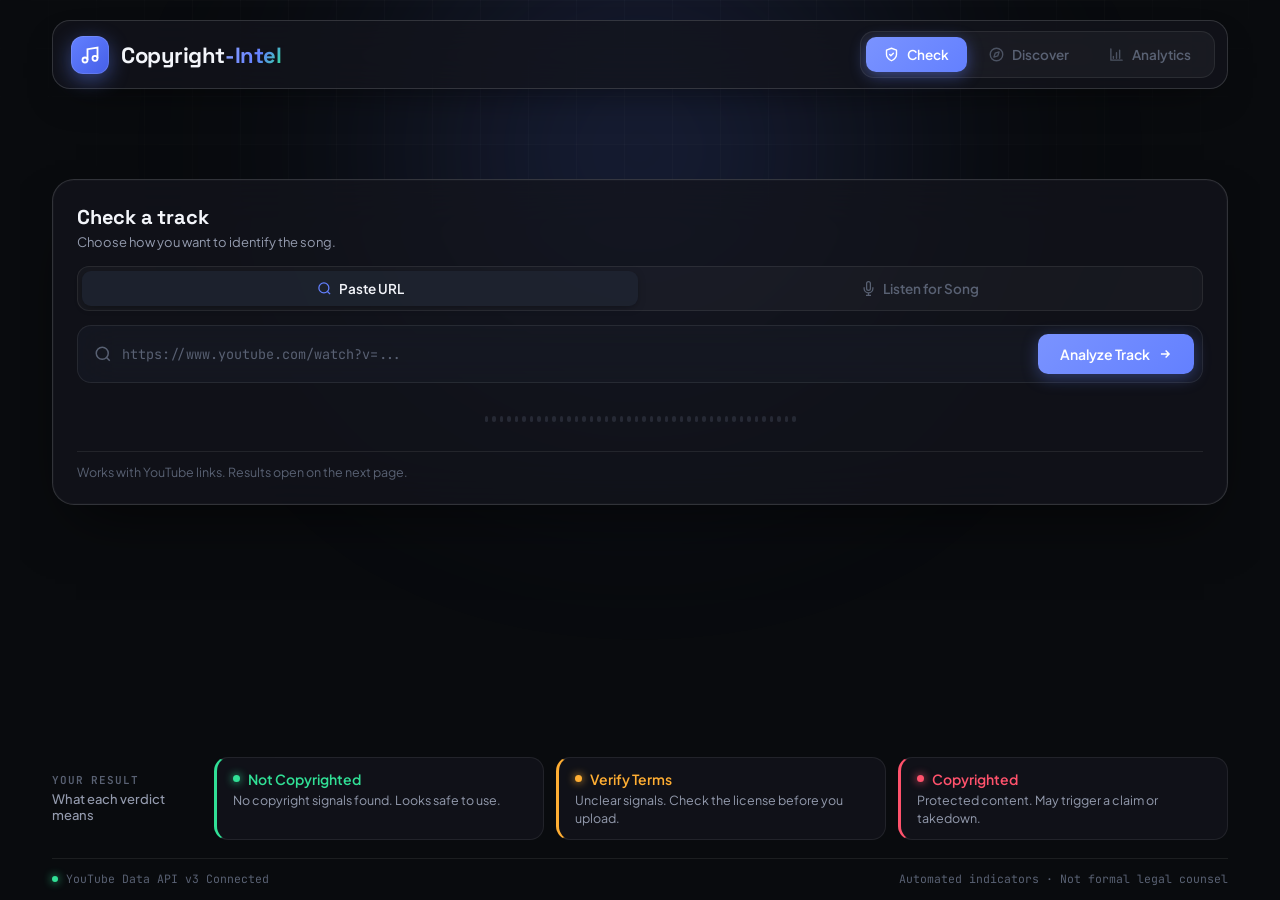
==== commit 234c6685: "made the discover page more refined" ====
--- a/template/index.html
+++ b/template/index.html
@@ -8,6 +8,11 @@
   <link rel="preconnect" href="https://fonts.gstatic.com" crossorigin>
   <link href="https://fonts.googleapis.com/css2?family=Plus+Jakarta+Sans:wght@400;500;600;700&family=JetBrains+Mono:wght@400;500;600&family=Space+Grotesk:wght@500;600;700&display=swap" rel="stylesheet">
   <link rel="stylesheet" href="styles.css">
+  <style>
+    /* Tool card now fills the full hero width (left copy removed) */
+    .hero { display: block; grid-template-columns: 1fr; }
+    .hero .tool-card { width: 100%; max-width: none; margin: 0; }
+  </style>
 </head>
 <body>
 
@@ -43,22 +48,7 @@
   <!-- Hero -->
   <main class="hero">
 
-    <!-- Left: what this is -->
-    <section class="hero-copy">
-      <span class="eyebrow">Audio rights checker</span>
-      <h1 class="headline">Know before<br><span class="hl">you upload.</span></h1>
-      <p class="subhead">
-        Audit audio licensing, verify track copyright claims, inspect release metadata, and discover safe alternatives.
-      </p>
-      <ul class="feature-list">
-        <li><span class="tick"><svg width="12" height="12" viewBox="0 0 24 24" fill="none" stroke="currentColor" stroke-width="3.2" stroke-linecap="round" stroke-linejoin="round"><path d="M20 6 9 17l-5-5"/></svg></span>Licensing audit</li>
-        <li><span class="tick"><svg width="12" height="12" viewBox="0 0 24 24" fill="none" stroke="currentColor" stroke-width="3.2" stroke-linecap="round" stroke-linejoin="round"><path d="M20 6 9 17l-5-5"/></svg></span>Copyright claims</li>
-        <li><span class="tick"><svg width="12" height="12" viewBox="0 0 24 24" fill="none" stroke="currentColor" stroke-width="3.2" stroke-linecap="round" stroke-linejoin="round"><path d="M20 6 9 17l-5-5"/></svg></span>Release metadata</li>
-        <li><span class="tick"><svg width="12" height="12" viewBox="0 0 24 24" fill="none" stroke="currentColor" stroke-width="3.2" stroke-linecap="round" stroke-linejoin="round"><path d="M20 6 9 17l-5-5"/></svg></span>Safe alternatives</li>
-      </ul>
-    </section>
-
-    <!-- Right: the tool -->
+    <!-- The tool (full width) -->
     <section class="tool-card" aria-label="Check a track">
       <div class="tool-head">
         <h2 class="tool-title">Check a track</h2>
--- a/template/styles.css
+++ b/template/styles.css
@@ -885,6 +885,7 @@
   display: grid;
   grid-template-columns: 1.05fr 1fr;
   gap: 56px;
+  margin-top: 4.5rem;
   align-items: center;
 }
 
@@ -1011,3 +1012,346 @@
 }
 
 
+/* ===== Discover page: one-screen split layout (this page only) ===== */
+.page.discover-page {
+  max-width: 1240px;
+  padding: 20px 32px 14px;
+  min-height: 100vh;
+  display: flex;
+  flex-direction: column;
+  gap: 18px;
+}
+
+/* ---------- Navbar (shared look across pages) ---------- */
+.topbar {
+  display: flex; align-items: center; justify-content: space-between; gap: 16px;
+  padding: 10px 12px 10px 18px;
+  border-radius: 18px;
+  background: var(--surface);
+  backdrop-filter: blur(24px); -webkit-backdrop-filter: blur(24px);
+  border: 1px solid var(--line-strong);
+  box-shadow: 0 16px 40px -20px rgba(0,0,0,0.7);
+}
+.topbar .brand-row { margin: 0; padding: 0; gap: 12px; background: none; border: none; border-radius: 0; }
+.topbar .logo-box { width: 38px; height: 38px; border-radius: 12px; box-shadow: 0 6px 20px rgba(99,128,255,0.45), 0 0 0 1px rgba(255,255,255,0.12) inset; }
+.topbar .brand-label { font-family: 'Space Grotesk', sans-serif; font-size: 22px; font-weight: 700; letter-spacing: -0.02em; color: var(--text); }
+.topbar .brand-label b { font-weight: 700; background: linear-gradient(120deg, #8FA4FF, var(--accent) 60%, #31E096); -webkit-background-clip: text; background-clip: text; color: transparent; }
+.topbar .top-nav { margin: 0; padding: 5px; gap: 4px; border-radius: 14px; background: rgba(255,255,255,0.04); border: 1px solid var(--line); }
+.topbar .nav-link { display: inline-flex; align-items: center; gap: 8px; padding: 9px 18px; border-radius: 10px; font-size: 13.5px; }
+.topbar .nav-link svg { flex-shrink: 0; opacity: 0.8; }
+.topbar .nav-link:hover { color: var(--text); background: rgba(255,255,255,0.05); }
+.topbar .nav-link.active { color: #fff; background: linear-gradient(135deg, #7A93FF, var(--accent)); box-shadow: 0 4px 16px rgba(99,128,255,0.45); }
+.topbar .nav-link.active svg { opacity: 1; }
+
+/* ---------- Split: search on the left, results on the right ---------- */
+.split {
+  flex: 1; min-height: 0;
+  display: grid;
+  grid-template-columns: 1fr 1.2fr;
+  gap: 28px;
+  align-items: stretch;
+}
+
+.search-panel { display: flex; flex-direction: column; justify-content: center; min-width: 0; }
+
+.eyebrow {
+  display: inline-flex; align-items: center; gap: 8px; align-self: flex-start;
+  font-family: 'JetBrains Mono', monospace;
+  font-size: 11px; font-weight: 600; letter-spacing: 0.1em; text-transform: uppercase;
+  color: var(--signal);
+  margin-bottom: 14px;
+}
+.eyebrow::before { content: ""; width: 22px; height: 1px; background: var(--signal); }
+
+.search-panel .headline {
+  font-size: clamp(38px, 7vh, 60px);
+  line-height: 1.04; letter-spacing: -0.035em;
+  background: none; -webkit-background-clip: initial; background-clip: initial;
+  color: var(--text);
+  margin: 0;
+}
+.search-panel .headline .hl {
+  display: inline-block;
+  background: linear-gradient(110deg, #8FA4FF 0%, var(--accent) 45%, #31E096 100%);
+  -webkit-background-clip: text; background-clip: text; color: transparent;
+}
+.search-panel .subhead { max-width: 480px; margin: 16px 0 0; font-size: 15px; color: var(--text-dim); }
+
+.search-panel .input-bar { margin: 24px 0 0; }
+.search-panel .chip-row { margin: 14px 0 0; }
+.search-panel .error-msg { margin: 14px 0 0; }
+.search-panel .waveform { justify-content: flex-start; margin: 18px 0 0; height: 30px; overflow: hidden; }
+
+/* ---------- Results panel ---------- */
+.results-panel {
+  position: relative;
+  display: flex; flex-direction: column;
+  min-height: 0; min-width: 0;
+  padding: 22px;
+  border-radius: 22px;
+  background: var(--surface);
+  backdrop-filter: blur(24px); -webkit-backdrop-filter: blur(24px);
+  border: 1px solid var(--line-strong);
+  border-top: 2px solid var(--signal);
+  box-shadow: 0 30px 60px -28px rgba(0,0,0,0.65);
+  overflow: hidden;
+}
+.panel-head { display: flex; align-items: center; justify-content: space-between; gap: 12px; margin-bottom: 14px; }
+.panel-title { font-family: 'Space Grotesk', sans-serif; font-size: 17px; font-weight: 700; letter-spacing: -0.01em; }
+.panel-tag {
+  font-family: 'JetBrains Mono', monospace; font-size: 10.5px; font-weight: 600; letter-spacing: 0.06em; text-transform: uppercase;
+  padding: 5px 10px; border-radius: 100px;
+  color: var(--signal);
+  border: 1px solid rgba(49,224,150,0.35); background: rgba(49,224,150,0.1);
+}
+
+#resultsWrap:not(.hidden) { display: flex; flex-direction: column; flex: 1; min-height: 0; }
+#resultsWrap .recs-header { margin-top: 0 !important; }
+#resultsList { flex: 1; min-height: 0; overflow-y: auto; padding-right: 4px; }
+#resultsList::-webkit-scrollbar { width: 6px; }
+#resultsList::-webkit-scrollbar-thumb { background: var(--line-strong); border-radius: 6px; }
+
+#emptyState:not(.hidden) { flex: 1; display: flex; align-items: center; justify-content: center; text-align: center; }
+
+.results-placeholder {
+  flex: 1;
+  display: flex; flex-direction: column; align-items: center; justify-content: center; text-align: center; gap: 8px;
+  border: 1px dashed var(--line-strong);
+  border-radius: 16px;
+  padding: 24px;
+}
+.results-placeholder .ph-icon {
+  width: 52px; height: 52px; border-radius: 16px;
+  display: flex; align-items: center; justify-content: center;
+  color: var(--signal);
+  background: rgba(49,224,150,0.1); border: 1px solid rgba(49,224,150,0.28);
+  margin-bottom: 6px;
+}
+.results-placeholder strong { font-family: 'Space Grotesk', sans-serif; font-size: 16px; }
+.results-placeholder span { font-size: 13px; color: var(--text-dim); max-width: 280px; line-height: 1.5; }
+/* hide the placeholder once results or the empty message are showing */
+.results-panel:has(#resultsWrap:not(.hidden)) .results-placeholder,
+.results-panel:has(#emptyState:not(.hidden)) .results-placeholder { display: none; }
+
+.discover-page .footer { margin-top: 0; padding-top: 12px; }
+
+@media (min-width: 961px) and (max-height: 720px) {
+  .page.discover-page { gap: 12px; padding-top: 14px; }
+  .search-panel .subhead { margin-top: 10px; font-size: 14px; }
+  .search-panel .input-bar { margin-top: 16px; }
+  .eyebrow { margin-bottom: 8px; }
+}
+@media (min-width: 961px) {
+  .page.discover-page { height: 100vh; height: 100dvh; }
+  body { overflow-y: hidden; }
+}
+@media (max-width: 960px) {
+  .split { grid-template-columns: 1fr; gap: 24px; }
+  .results-panel { min-height: 340px; }
+  #resultsList { max-height: 460px; }
+}
+@media (max-width: 640px) {
+  .page.discover-page { padding: 14px 16px; }
+  .topbar { flex-direction: column; align-items: flex-start; padding: 14px; }
+  .topbar .top-nav { width: 100%; }
+  .topbar .nav-link { flex: 1; justify-content: center; padding: 9px 8px; }
+  .search-panel .input-bar { flex-wrap: wrap; padding: 10px; }
+  .search-panel .url-input { flex-basis: 70%; }
+  .search-panel .check-btn { width: 100%; justify-content: center; }
+}
+
+  /* ===== Wide, categorized dashboard (this page only) ===== */
+  .page.wide { max-width: 1400px; padding: 40px 32px 32px;}
+
+  /* Header */
+  .page.wide .header { display: flex; align-items: center; flex-wrap: wrap; gap: 16px 20px; margin-bottom: 24px; }
+  .page.wide .brand-row { margin-bottom: 0; }
+  .page.wide .top-nav { margin-left: 0; }
+  .head-title { display: flex; align-items: baseline; gap: 16px; flex-wrap: wrap; flex-basis: 100%; }
+  .page.wide .analytics-headline { margin-top: 0; font-size: 30px; }
+  .page.wide .subhead { margin-top: 0; max-width: none; font-size: 14px; }
+
+  /* Section panels */
+  .section {
+    --tone: var(--accent);
+    padding: 22px;
+    border-radius: 20px;
+    background: var(--surface-sub);
+    border: 1px solid var(--line);
+    border-top: 2px solid var(--tone);
+    margin-bottom: 20px;
+  }
+  .section.checks   { --tone: var(--accent); }
+  .section.discover { --tone: var(--signal); }
+
+  .section-head {
+    display: flex;
+    align-items: center;
+    gap: 14px;
+    margin-bottom: 18px;
+  }
+  .section-icon {
+    width: 38px; height: 38px;
+    border-radius: 10px;
+    display: flex; align-items: center; justify-content: center;
+    color: var(--tone);
+    background: color-mix(in srgb, var(--tone) 14%, transparent);
+    border: 1px solid color-mix(in srgb, var(--tone) 30%, transparent);
+    flex-shrink: 0;
+  }
+  .section-titles { min-width: 0; flex: 1; }
+  .section-title {
+    font-family: 'Space Grotesk', sans-serif;
+    font-size: 19px; font-weight: 700; letter-spacing: -0.01em;
+  }
+  .section-desc { font-size: 13px; color: var(--text-dim); margin-top: 2px; }
+  .section-tag {
+    font-family: 'JetBrains Mono', monospace;
+    font-size: 10.5px; font-weight: 600; letter-spacing: 0.06em; text-transform: uppercase;
+    padding: 5px 10px; border-radius: 100px;
+    color: var(--tone);
+    border: 1px solid color-mix(in srgb, var(--tone) 35%, transparent);
+    background: color-mix(in srgb, var(--tone) 10%, transparent);
+  }
+
+  /* Sub-group labels inside a section */
+  .group-label {
+    display: flex; align-items: center; gap: 8px;
+    font-family: 'JetBrains Mono', monospace;
+    font-size: 10.5px; font-weight: 600; letter-spacing: 0.08em; text-transform: uppercase;
+    color: var(--text-faint);
+    margin: 0 0 10px;
+  }
+  .group-label::after { content: ""; flex: 1; height: 1px; background: var(--line); }
+
+  /* Stat cards: colored left edge + dot so each number is recognisable */
+  .stat-strip { margin: 0 0 18px; gap: 12px; }
+  .stat-strip.four { grid-template-columns: repeat(4, 1fr); }
+  .stat-card { position: relative; padding-left: 22px; overflow: hidden; }
+  .stat-card::before {
+    content: ""; position: absolute; left: 0; top: 0; bottom: 0; width: 4px;
+    background: var(--c, var(--text-faint));
+  }
+  .stat-card.c-total  { --c: var(--accent); }
+  .stat-card.c-clear  { --c: var(--signal); }
+  .stat-card.c-verify { --c: var(--verify); }
+  .stat-card.c-claim  { --c: var(--claim); }
+  .stat-note { font-size: 11.5px; color: var(--text-faint); margin-top: -2px; }
+
+  /* Cards */
+  .chart-card { min-width: 0; }
+  .chart-title { margin-bottom: 4px; }
+  .chart-sub { font-size: 12px; color: var(--text-faint); margin-bottom: 14px; }
+  .chart-wrap { height: 230px; }
+
+  /* Checks layout: verdict | genres | recent(spans 2 rows) / trend spans 2 cols */
+  .checks-grid {
+    display: grid;
+    grid-template-columns: 1fr 1fr 1.15fr;
+    grid-template-rows: auto auto;
+    gap: 16px;
+  }
+  .checks-grid .verdict  { grid-column: 1; grid-row: 1; }
+  .checks-grid .genres   { grid-column: 2; grid-row: 1; }
+  .checks-grid .trend    { grid-column: 1 / span 2; grid-row: 2; }
+  .checks-grid .recent   { grid-column: 3; grid-row: 1 / span 2; display: flex; flex-direction: column; }
+  .recent .recs-list { flex: 1; overflow-y: auto; max-height: 560px; padding-right: 4px; }
+  .recent .rec-row { padding: 10px 14px; gap: 10px; }
+  .recent .rec-row:hover { transform: none; }
+  .recent .recs-list::-webkit-scrollbar { width: 6px; }
+  .recent .recs-list::-webkit-scrollbar-thumb { background: var(--line-strong); border-radius: 6px; }
+
+  /* Discover layout: two stats stacked | mood chart */
+  .discover-grid { display: grid; grid-template-columns: 1fr 2.2fr; gap: 16px; }
+  .discover-stats { display: grid; grid-template-rows: 1fr 1fr; gap: 12px; }
+  .discover-stats .stat-card { justify-content: center; }
+  .discover-stats .stat-strip { margin: 0; }
+
+  .page.wide .footer { margin-top: 24px; }
+
+  @media (max-width: 1100px) {
+    .stat-strip.four { grid-template-columns: repeat(2, 1fr); }
+    .checks-grid { grid-template-columns: 1fr 1fr; }
+    .checks-grid .verdict { grid-column: 1; grid-row: 1; }
+    .checks-grid .genres  { grid-column: 2; grid-row: 1; }
+    .checks-grid .trend   { grid-column: 1 / span 2; grid-row: 2; }
+    .checks-grid .recent  { grid-column: 1 / span 2; grid-row: 3; }
+    .recent .recs-list { max-height: 320px; }
+    .discover-grid { grid-template-columns: 1fr; }
+    .discover-stats { grid-template-rows: none; grid-template-columns: 1fr 1fr; }
+  }
+  @media (max-width: 700px) {
+    .page.wide { padding: 32px 16px; }
+    .section { padding: 16px; }
+    .section-tag { display: none; }
+    .checks-grid { grid-template-columns: 1fr; }
+    .checks-grid .verdict, .checks-grid .genres, .checks-grid .trend, .checks-grid .recent { grid-column: 1; grid-row: auto; }
+    .discover-stats { grid-template-columns: 1fr; }
+  }
+
+
+/* ==========================================================================
+   FORCE GLOBAL SCROLLING EXCEPT ON LANDING PAGE
+   ========================================================================== */
+
+/* 1. Force the root and body to ALWAYS allow vertical scrolling */
+html {
+  overflow-y: scroll !important; /* Forces scrollbar to be active and visible */
+  height: auto !important;
+}
+
+body {
+  overflow-y: auto !important;
+  overflow-x: hidden;
+  height: auto !important;
+  min-height: 100vh !important;
+}
+
+/* 2. Lock ONLY index.html (landing-page) on desktop, without touching body */
+@media (min-width: 961px) {
+  .page.landing-page {
+    height: 100vh !important;
+    height: 100dvh !important;
+    overflow: hidden !important;
+  }
+}
+
+/* 3. Allow wide dashboard pages (Analytics, Discover) to grow and scroll naturally */
+.page.wide {
+  height: auto !important;
+  min-height: 100vh !important;
+  overflow: visible !important;
+}
+
+
+/* ==========================================================================
+   ANALYTICS: shared navbar + page title
+   (the .topbar look itself is defined above and shared with Check/Discover)
+   ========================================================================== */
+
+.page.wide { padding-top: 20px; }
+.page.wide > .topbar { margin-bottom: 36px; }
+
+.page-title { margin: 0 0 28px; padding-left: 4px; }
+.page-title .eyebrow { margin-bottom: 12px; }
+
+.page-title .headline {
+  font-size: clamp(34px, 5vw, 52px);
+  line-height: 1.04;
+  letter-spacing: -0.035em;
+  background: none;
+  -webkit-background-clip: initial; background-clip: initial;
+  color: var(--text);
+}
+.page-title .headline .hl {
+  display: inline-block;
+  background: linear-gradient(110deg, #8FA4FF 0%, var(--accent) 45%, #31E096 100%);
+  -webkit-background-clip: text; background-clip: text; color: transparent;
+}
+.page-title .subhead { margin-top: 12px; max-width: 560px; font-size: 15px; }
+
+@media (max-width: 700px) {
+  .page.wide { padding: 14px 16px 32px; }
+  .page.wide > .topbar { margin-bottom: 24px; }
+  .page-title { margin-bottom: 20px; }
+}
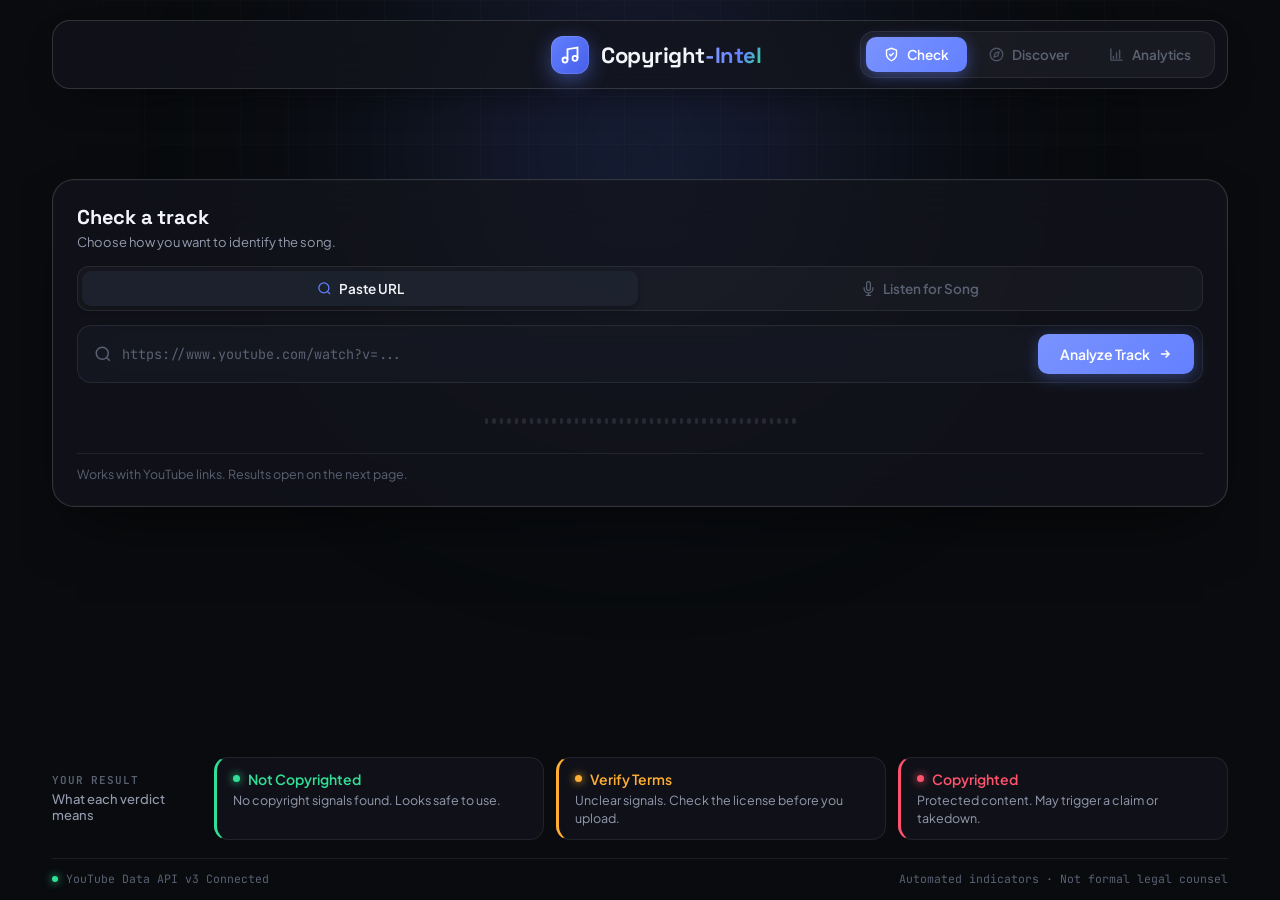
==== commit 07a7cda4: "reduced the mic input time to 5 seconds" ====
--- a/template/index.html
+++ b/template/index.html
@@ -93,9 +93,9 @@
             </div>
           </div>
           <select id="micSeconds" class="mic-seconds" aria-label="Listening time">
+            <option value="5">5s</option>
             <option value="8">8s</option>
             <option value="12">12s</option>
-            <option value="20">20s</option>
           </select>
         </div>
       </div>
--- a/template/styles.css
+++ b/template/styles.css
@@ -93,6 +93,7 @@
   font-size: 12px;
   font-weight: 600;
   letter-spacing: 0.06em;
+  margin-left: 28rem;
   color: var(--text-dim);
 }
 
@@ -844,6 +845,8 @@
 .topbar .logo-box {
   width: 38px; height: 38px; border-radius: 12px;
   box-shadow: 0 6px 20px rgba(99,128,255,0.45), 0 0 0 1px rgba(255,255,255,0.12) inset;
+  margin-left: 30rem;
+  margin-right: -28rem;
 }
 .topbar .brand-label {
   font-family: 'Space Grotesk', sans-serif;
@@ -1354,4 +1357,749 @@
   .page.wide { padding: 14px 16px 32px; }
   .page.wide > .topbar { margin-bottom: 24px; }
   .page-title { margin-bottom: 20px; }
-}+}
+
+:root {
+  --bg: #090B0E;
+  --surface: rgba(19, 21, 28, 0.75);
+  --surface-sub: rgba(25, 29, 39, 0.55);
+  --surface-hover: rgba(32, 38, 52, 0.7);
+  --line: rgba(255, 255, 255, 0.08);
+  --line-strong: rgba(255, 255, 255, 0.14);
+  --text: #F3F5FA;
+  --text-dim: #949BAE;
+  --text-faint: #596173;
+  --accent: #6380FF;
+  --accent-glow: rgba(99, 128, 255, 0.25);
+  --signal: #31E096;
+  --claim: #FF526C;
+  --verify: #FFAE33;
+}
+
+* { box-sizing: border-box; margin: 0; padding: 0; }
+
+body {
+  background: var(--bg);
+  color: var(--text);
+  font-family: 'Plus Jakarta Sans', -apple-system, sans-serif;
+  min-height: 100vh;
+  position: relative;
+  overflow-x: hidden;
+  -webkit-font-smoothing: antialiased;
+}
+
+.hidden { display: none !important; }
+
+/* Background Canvas */
+.bg-glow {
+  position: fixed;
+  top: -150px;
+  left: 50%;
+  transform: translateX(-50%);
+  width: 850px;
+  height: 600px;
+  background: radial-gradient(circle, var(--accent-glow) 0%, transparent 65%);
+  filter: blur(120px);
+  pointer-events: none;
+  z-index: 0;
+}
+
+.bg-grid {
+  position: fixed;
+  inset: 0;
+  background-image:
+    linear-gradient(to right, rgba(255,255,255,0.02) 1px, transparent 1px),
+    linear-gradient(to bottom, rgba(255,255,255,0.02) 1px, transparent 1px);
+  background-size: 48px 48px;
+  mask-image: radial-gradient(ellipse 70% 60% at 50% 0%, #000 40%, transparent 80%);
+  pointer-events: none;
+  z-index: 0;
+}
+
+.page {
+  position: relative;
+  z-index: 1;
+  max-width: 760px;
+  margin: 0 auto;
+  padding: 88px 24px 64px;
+}
+
+/* Header */
+.header { margin-bottom: 38px; }
+
+.brand-row {
+  display: inline-flex;
+  align-items: center;
+  gap: 10px;
+  padding: 5px 12px 5px 6px;
+  border-radius: 100px;
+  background: rgba(255, 255, 255, 0.03);
+  border: 1px solid var(--line);
+  margin-bottom: 24px;
+}
+
+.logo-box {
+  width: 26px;
+  height: 26px;
+  border-radius: 50%;
+  display: flex;
+  align-items: center;
+  justify-content: center;
+  background: linear-gradient(135deg, var(--accent), #455FE8);
+  color: #fff;
+}
+
+.brand-label {
+  font-family: 'JetBrains Mono', monospace;
+  font-size: 12px;
+  font-weight: 600;
+  letter-spacing: 0.06em;
+  color: var(--text-dim);
+}
+
+.headline {
+  font-family: 'Space Grotesk', sans-serif;
+  font-size: 46px;
+  font-weight: 700;
+  line-height: 1.08;
+  letter-spacing: -0.03em;
+  background: linear-gradient(170deg, #FFFFFF 40%, #A4ADC2 100%);
+  -webkit-background-clip: text;
+  background-clip: text;
+  color: transparent;
+}
+
+.subhead {
+  margin-top: 16px;
+  max-width: 520px;
+  font-size: 15.5px;
+  line-height: 1.6;
+  color: var(--text-dim);
+}
+
+/* Input Bar */
+.input-bar {
+  display: flex;
+  align-items: center;
+  gap: 10px;
+  padding: 8px 8px 8px 16px;
+  border-radius: 14px;
+  background: var(--surface);
+  backdrop-filter: blur(20px);
+  -webkit-backdrop-filter: blur(20px);
+  border: 1px solid var(--line);
+  box-shadow: 0 16px 36px -12px rgba(0,0,0,0.5);
+  transition: all 0.25s ease;
+  margin-bottom: 20px;
+}
+
+.input-bar:focus-within {
+  border-color: var(--accent);
+  box-shadow: 0 0 0 3px rgba(99, 128, 255, 0.18), 0 20px 40px -12px rgba(0,0,0,0.6);
+  transform: translateY(-1px);
+}
+
+.search-icon { color: var(--text-faint); flex-shrink: 0; }
+
+.url-input {
+  flex: 1;
+  background: transparent;
+  border: none;
+  font-family: 'JetBrains Mono', monospace;
+  font-size: 13.5px;
+  color: var(--text);
+  padding: 10px 0;
+  min-width: 0;
+}
+
+.url-input:focus { outline: none; }
+.url-input::placeholder { color: var(--text-faint); }
+
+.check-btn {
+  display: flex;
+  align-items: center;
+  gap: 8px;
+  font-family: 'Plus Jakarta Sans', sans-serif;
+  font-size: 14px;
+  font-weight: 600;
+  padding: 11px 22px;
+  border-radius: 10px;
+  border: none;
+  cursor: pointer;
+  background: linear-gradient(135deg, #7A93FF, var(--accent));
+  color: #FFFFFF;
+  box-shadow: 0 4px 16px rgba(99, 128, 255, 0.35);
+  transition: all 0.2s ease;
+}
+
+.check-btn:hover {
+  transform: translateY(-1px);
+  filter: brightness(1.08);
+  box-shadow: 0 6px 22px rgba(99, 128, 255, 0.45);
+}
+
+.check-btn:active { transform: translateY(0); }
+.check-btn:disabled { opacity: 0.5; cursor: not-allowed; transform: none; }
+
+.error-msg {
+  font-family: 'JetBrains Mono', monospace;
+  font-size: 12px;
+  color: var(--claim);
+  margin-bottom: 20px;
+  padding: 12px 16px;
+  border-radius: 10px;
+  background: rgba(255, 82, 108, 0.08);
+  border: 1px solid rgba(255, 82, 108, 0.25);
+}
+
+/* Waveform Visualizer */
+.waveform {
+  display: flex;
+  align-items: center;
+  gap: 4px;
+  height: 38px;
+  margin-bottom: 28px;
+}
+
+.waveform span {
+  display: block;
+  width: 3.5px;
+  border-radius: 4px;
+  background: var(--text-faint);
+  opacity: 0.3;
+  animation: bounce 1.1s ease-in-out infinite;
+}
+
+.waveform.state-idle span { animation-play-state: paused; height: 6px !important; }
+.waveform.state-claim span { background: var(--claim); opacity: 0.95; }
+.waveform.state-clear span { background: var(--signal); opacity: 0.95; }
+.waveform.state-verify span { background: var(--verify); opacity: 0.95; }
+
+@keyframes bounce {
+  0%, 100% { transform: scaleY(0.25); }
+  50% { transform: scaleY(1); }
+}
+
+/* Results Card */
+.results { animation: slideUp 0.35s cubic-bezier(0.16, 1, 0.3, 1) both; }
+
+@keyframes slideUp {
+  from { opacity: 0; transform: translateY(14px); }
+  to { opacity: 1; transform: translateY(0); }
+}
+
+.result-card {
+  border-radius: 18px;
+  padding: 30px;
+  background: var(--surface);
+  backdrop-filter: blur(20px);
+  -webkit-backdrop-filter: blur(20px);
+  border: 1px solid var(--line);
+  box-shadow: 0 24px 48px -18px rgba(0,0,0,0.6);
+  margin-bottom: 22px;
+}
+
+.result-top {
+  display: flex;
+  align-items: flex-start;
+  justify-content: space-between;
+  gap: 18px;
+  margin-bottom: 22px;
+}
+
+.sub-label {
+  display: block;
+  font-family: 'JetBrains Mono', monospace;
+  font-size: 11px;
+  font-weight: 500;
+  text-transform: uppercase;
+  letter-spacing: 0.08em;
+  color: var(--text-faint);
+  margin-bottom: 4px;
+}
+
+.result-title {
+  font-family: 'Space Grotesk', sans-serif;
+  font-size: 21px;
+  font-weight: 600;
+  letter-spacing: -0.02em;
+  line-height: 1.3;
+}
+
+.result-channel {
+  font-size: 14px;
+  color: var(--text-dim);
+  margin-top: 4px;
+}
+
+.badge {
+  display: inline-flex;
+  align-items: center;
+  gap: 7px;
+  font-family: 'JetBrains Mono', monospace;
+  font-size: 11px;
+  font-weight: 600;
+  letter-spacing: 0.04em;
+  text-transform: uppercase;
+  padding: 7px 14px;
+  border-radius: 100px;
+  white-space: nowrap;
+}
+
+.badge .dot {
+  width: 6px;
+  height: 6px;
+  border-radius: 50%;
+  background: currentColor;
+}
+
+.badge-clear { background: rgba(49, 224, 150, 0.12); color: var(--signal); border: 1px solid rgba(49, 224, 150, 0.28); }
+.badge-verify { background: rgba(255, 174, 51, 0.12); color: var(--verify); border: 1px solid rgba(255, 174, 51, 0.28); }
+.badge-claim { background: rgba(255, 82, 108, 0.12); color: var(--claim); border: 1px solid rgba(255, 82, 108, 0.28); }
+
+/* Verdict Explanation Banner */
+.verdict-banner {
+  display: flex;
+  align-items: flex-start;
+  gap: 12px;
+  padding: 14px 18px;
+  border-radius: 12px;
+  background: rgba(255, 255, 255, 0.03);
+  border: 1px solid var(--line);
+  margin-bottom: 26px;
+}
+
+.verdict-icon {
+  color: var(--accent);
+  flex-shrink: 0;
+  margin-top: 1px;
+}
+
+.verdict-message {
+  font-size: 13.5px;
+  line-height: 1.6;
+  color: var(--text-dim);
+}
+
+/* Uncongested Metadata Grid */
+.meta-grid {
+  display: grid;
+  grid-template-columns: repeat(2, 1fr);
+  gap: 12px;
+}
+
+.meta-item {
+  padding: 14px 16px;
+  border-radius: 12px;
+  background: var(--surface-sub);
+  border: 1px solid var(--line);
+  display: flex;
+  flex-direction: column;
+  gap: 6px;
+}
+
+.meta-item.full-width {
+  grid-column: span 2;
+}
+
+.meta-label {
+  display: flex;
+  align-items: center;
+  gap: 6px;
+  font-family: 'JetBrains Mono', monospace;
+  font-size: 11px;
+  font-weight: 500;
+  color: var(--text-faint);
+  text-transform: uppercase;
+  letter-spacing: 0.04em;
+}
+
+.meta-label svg { color: var(--accent); }
+
+.meta-val {
+  font-size: 13.5px;
+  font-weight: 500;
+  color: var(--text);
+  white-space: nowrap;
+  overflow: hidden;
+  text-overflow: ellipsis;
+}
+
+.meta-val.highlight {
+  color: #B5C4FF;
+  font-weight: 600;
+}
+
+/* Recommendations */
+.recs-header {
+  display: flex;
+  align-items: center;
+  gap: 8px;
+  margin: 32px 0 14px;
+}
+
+.signal-dot {
+  width: 6px;
+  height: 6px;
+  border-radius: 50%;
+  background: var(--signal);
+  box-shadow: 0 0 10px var(--signal);
+}
+
+.recs-heading {
+  font-size: 13px;
+  font-weight: 600;
+  letter-spacing: 0.04em;
+  text-transform: uppercase;
+  color: var(--text-dim);
+}
+
+.recs-list {
+  display: flex;
+  flex-direction: column;
+  gap: 10px;
+}
+
+.rec-row {
+  display: flex;
+  align-items: center;
+  justify-content: space-between;
+  padding: 14px 18px;
+  border-radius: 12px;
+  background: var(--surface);
+  backdrop-filter: blur(16px);
+  border: 1px solid var(--line);
+  text-decoration: none;
+  color: inherit;
+  transition: all 0.2s ease;
+}
+
+.rec-row:hover {
+  background: var(--surface-hover);
+  border-color: var(--line-strong);
+  transform: translateX(4px);
+}
+
+.rec-info {
+  display: flex;
+  align-items: center;
+  gap: 14px;
+  min-width: 0;
+}
+
+.rec-info svg { color: var(--signal); flex-shrink: 0; }
+
+.rec-title {
+  font-size: 14px;
+  font-weight: 500;
+  white-space: nowrap;
+  overflow: hidden;
+  text-overflow: ellipsis;
+}
+
+.rec-channel {
+  font-family: 'JetBrains Mono', monospace;
+  font-size: 11.5px;
+  color: var(--text-faint);
+  margin-top: 2px;
+}
+
+.rec-free-tag {
+  font-family: 'JetBrains Mono', monospace;
+  font-size: 10.5px;
+  font-weight: 600;
+  padding: 4px 10px;
+  border-radius: 6px;
+  background: rgba(49, 224, 150, 0.1);
+  color: var(--signal);
+  border: 1px solid rgba(49, 224, 150, 0.22);
+}
+
+/* Footer */
+.footer {
+  margin-top: 72px;
+  padding-top: 24px;
+  border-top: 1px solid var(--line);
+  display: flex;
+  align-items: center;
+  justify-content: space-between;
+  flex-wrap: wrap;
+  gap: 12px;
+}
+
+.footer-status {
+  display: flex;
+  align-items: center;
+  gap: 8px;
+}
+
+.pulse-dot {
+  width: 6px;
+  height: 6px;
+  border-radius: 50%;
+  background: var(--signal);
+  box-shadow: 0 0 8px var(--signal);
+}
+
+.footer-text {
+  font-family: 'JetBrains Mono', monospace;
+  font-size: 11.5px;
+  color: var(--text-faint);
+}
+
+@media (max-width: 580px) {
+  .headline { font-size: 34px; }
+  .meta-grid { grid-template-columns: 1fr; }
+  .meta-item.full-width { grid-column: span 1; }
+  .result-top { flex-direction: column; }
+}
+
+
+.top-nav {
+  display: flex;
+  align-items: center;
+  justify-content: space-between;
+  margin-bottom: 32px;
+}
+
+.back-link {
+  display: inline-flex;
+  align-items: center;
+  gap: 8px;
+  font-family: 'JetBrains Mono', monospace;
+  font-size: 12.5px;
+  color: var(--text-dim);
+  text-decoration: none;
+  padding: 8px 14px;
+  border-radius: 8px;
+  background: var(--surface);
+  border: 1px solid var(--line);
+  transition: all 0.2s ease;
+}
+
+.back-link:hover {
+  color: var(--text);
+  border-color: var(--accent);
+  background: var(--surface-hover);
+  transform: translateX(-2px);
+}
+
+.brand-pill {
+  font-family: 'JetBrains Mono', monospace;
+  font-size: 11px;
+  color: var(--accent);
+  background: rgba(99, 128, 255, 0.12);
+  border: 1px solid rgba(99, 128, 255, 0.25);
+  padding: 4px 10px;
+  border-radius: 6px;
+  text-transform: uppercase;
+  letter-spacing: 0.05em;
+}
+
+.waveform.state-active span {
+  background: var(--accent);
+  opacity: 0.9;
+}
+
+
+/* ==========================================================================
+   RESULTS PAGE: one-screen split layout (this page only)
+   Navbar (.topbar) is shared with Check / Discover / Analytics.
+   Left: track overview, verdict, metadata.  Right: copyright-free alternatives.
+   ========================================================================== */
+
+.page.results-page {
+  max-width: 1240px;
+  padding: 20px 32px 14px;
+  min-height: 100vh;
+  display: flex;
+  flex-direction: column;
+  gap: 18px;
+}
+
+.results-split {
+  flex: 1;
+  min-height: 0;
+  display: grid;
+  grid-template-columns: 1.1fr 1fr;
+  gap: 28px;
+  align-items: stretch;
+}
+
+/* Shared panel shell */
+.results-page .rp {
+  position: relative;
+  display: flex;
+  flex-direction: column;
+  min-width: 0;
+  min-height: 0;
+  padding: 24px;
+  border-radius: 22px;
+  background: var(--surface);
+  backdrop-filter: blur(24px);
+  -webkit-backdrop-filter: blur(24px);
+  border: 1px solid var(--line-strong);
+  box-shadow: 0 30px 60px -28px rgba(0,0,0,0.65);
+  overflow: hidden;
+  animation: slideUp 0.45s cubic-bezier(0.16, 1, 0.3, 1) backwards;
+}
+.results-page .recs-panel { animation-delay: 0.08s; border-top: 2px solid var(--signal); }
+
+/* ---------- Left: verdict panel, themed by verdict ---------- */
+.verdict-panel { --v: var(--accent); border-top: 2px solid var(--v); }
+.verdict-panel[data-verdict="clear"]  { --v: var(--signal); }
+.verdict-panel[data-verdict="verify"] { --v: var(--verify); }
+.verdict-panel[data-verdict="claim"]  { --v: var(--claim); }
+
+.verdict-panel::before {
+  content: "";
+  position: absolute;
+  top: -140px; right: -140px;
+  width: 360px; height: 360px;
+  background: radial-gradient(circle, color-mix(in srgb, transparent), transparent 65%);
+  pointer-events: none;
+}
+.verdict-panel > * { position: relative; }
+
+.verdict-panel .eyebrow { color: var(--v); margin-bottom: 10px; }
+.verdict-panel .eyebrow::before { background: var(--v); }
+
+.results-page .result-title {
+  font-size: clamp(22px, 3.6vh, 32px);
+  line-height: 1.2;
+  letter-spacing: -0.025em;
+  display: -webkit-box;
+  -webkit-line-clamp: 2;
+  -webkit-box-orient: vertical;
+  overflow: hidden;
+}
+.results-page .result-channel { margin-top: 6px; }
+
+/* Verdict hero: icon + badge + explanation */
+.verdict-hero {
+  display: flex;
+  align-items: center;
+  gap: 16px;
+  margin-top: 18px;
+  padding: 16px 18px;
+  border-radius: 16px;
+  background: color-mix(in srgb, var(--v) 8%, transparent);
+  border: 1px solid color-mix(in srgb, var(--v) 28%, transparent);
+}
+.vh-icon {
+  width: 46px; height: 46px;
+  flex-shrink: 0;
+  border-radius: 14px;
+  display: flex; align-items: center; justify-content: center;
+  color: var(--v);
+  background: color-mix(in srgb, var(--v) 14%, transparent);
+  border: 1px solid color-mix(in srgb, var(--v) 35%, transparent);
+  box-shadow: 0 0 24px -6px var(--v);
+}
+.vh-body { min-width: 0; display: flex; flex-direction: column; align-items: flex-start; gap: 8px; }
+.verdict-hero .verdict-message { line-height: 1.5; }
+
+/* Metadata */
+.results-page .meta-grid { margin-top: 14px; flex: 1; align-content: start; gap: 10px; }
+.results-page .meta-item { padding: 12px 14px; }
+.results-page .meta-item:hover { border-color: var(--line-strong); background: var(--surface-hover); }
+
+/* Actions */
+.rp-actions { display: flex; gap: 10px; margin-top: 16px; }
+.rp-actions .check-btn {
+  flex: 1;
+  justify-content: center;
+  padding: 15px 22px;
+  font-size: 15px;
+  text-decoration: none;
+}
+
+/* ---------- Right: alternatives panel ---------- */
+.panel-sub { font-size: 12.5px; color: var(--text-dim); margin-top: 2px; }
+.recs-panel .panel-head { margin-bottom: 16px; }
+
+#recsWrap:not(.hidden) { display: flex; flex-direction: column; flex: 1; min-height: 0; }
+#recsList { flex: 1; min-height: 0; overflow-y: auto; padding-right: 4px; }
+#recsList::-webkit-scrollbar { width: 6px; }
+#recsList::-webkit-scrollbar-thumb { background: var(--line-strong); border-radius: 6px; }
+
+/* Alternatives spread evenly down the panel (rows grow up to a cap, the rest is shared as space) */
+.recs-panel .recs-list { justify-content: space-evenly; }
+.recs-panel .rec-row {
+  flex: 1 0 64px;
+  max-height: 104px;
+  padding: 12px 16px;
+  gap: 12px;
+  animation: slideUp 0.4s cubic-bezier(0.16, 1, 0.3, 1) backwards;
+}
+.recs-panel .rec-info { flex: 1; min-width: 0; }
+.recs-panel .rec-info > div { min-width: 0; }
+.recs-panel .rec-free-tag { flex-shrink: 0; }
+
+.rec-play {
+  width: 36px; height: 36px;
+  flex-shrink: 0;
+  border-radius: 50%;
+  display: flex; align-items: center; justify-content: center;
+  color: var(--signal);
+  background: rgba(49,224,150,0.1);
+  border: 1px solid rgba(49,224,150,0.28);
+  transition: all 0.2s ease;
+}
+.rec-play svg { margin-left: 2px; }
+.rec-row:hover .rec-play { background: var(--signal); }
+.rec-info .rec-play svg,
+.rec-row:hover .rec-play svg { color: inherit; }
+.rec-row:hover .rec-play { color: #07110D; }
+
+/* Empty-state message in the alternatives box, tinted by verdict */
+.recs-panel .results-placeholder span { max-width: 340px; }
+.recs-panel .results-placeholder[data-state="verify"] .ph-icon {
+  color: var(--verify);
+  background: rgba(255,174,51,0.1);
+  border-color: rgba(255,174,51,0.28);
+}
+.recs-panel .results-placeholder[data-state="claim"] .ph-icon {
+  color: var(--claim);
+  background: rgba(255,82,108,0.1);
+  border-color: rgba(255,82,108,0.28);
+}
+
+.results-page .footer { margin-top: 0; padding-top: 12px; }
+
+/* Short laptop screens: tighten so everything still fits */
+@media (min-width: 961px) and (max-height: 760px) {
+  .page.results-page { gap: 12px; padding-top: 14px; }
+  .results-page .rp { padding: 18px; }
+  .verdict-hero { margin-top: 12px; padding: 12px 14px; }
+  .vh-icon { width: 38px; height: 38px; }
+  .results-page .meta-grid { margin-top: 10px; gap: 8px; }
+  .results-page .meta-item { padding: 9px 12px; gap: 4px; }
+  .rp-actions { margin-top: 12px; }
+  .recs-panel .panel-head { margin-bottom: 12px; }
+  .recs-panel .rec-row { padding: 9px 12px; }
+}
+
+/* Desktop: lock to one screen, no page scrolling */
+@media (min-width: 961px) {
+  .page.results-page {
+    height: 100vh !important;
+    height: 100dvh !important;
+    overflow: hidden !important;
+  }
+}
+
+/* Tablet / phone: stack and scroll normally */
+@media (max-width: 960px) {
+  .results-split { grid-template-columns: 1fr; gap: 20px; }
+  .recs-panel { min-height: 280px; }
+  #recsList { max-height: 460px; }
+}
+@media (max-width: 640px) {
+  .page.results-page { padding: 14px 16px; }
+  .results-page .rp { padding: 18px; }
+  .verdict-hero { flex-direction: column; align-items: flex-start; }
+  .rp-actions { flex-direction: column; }
+  .recs-panel .rec-free-tag { display: none; }
+}
+
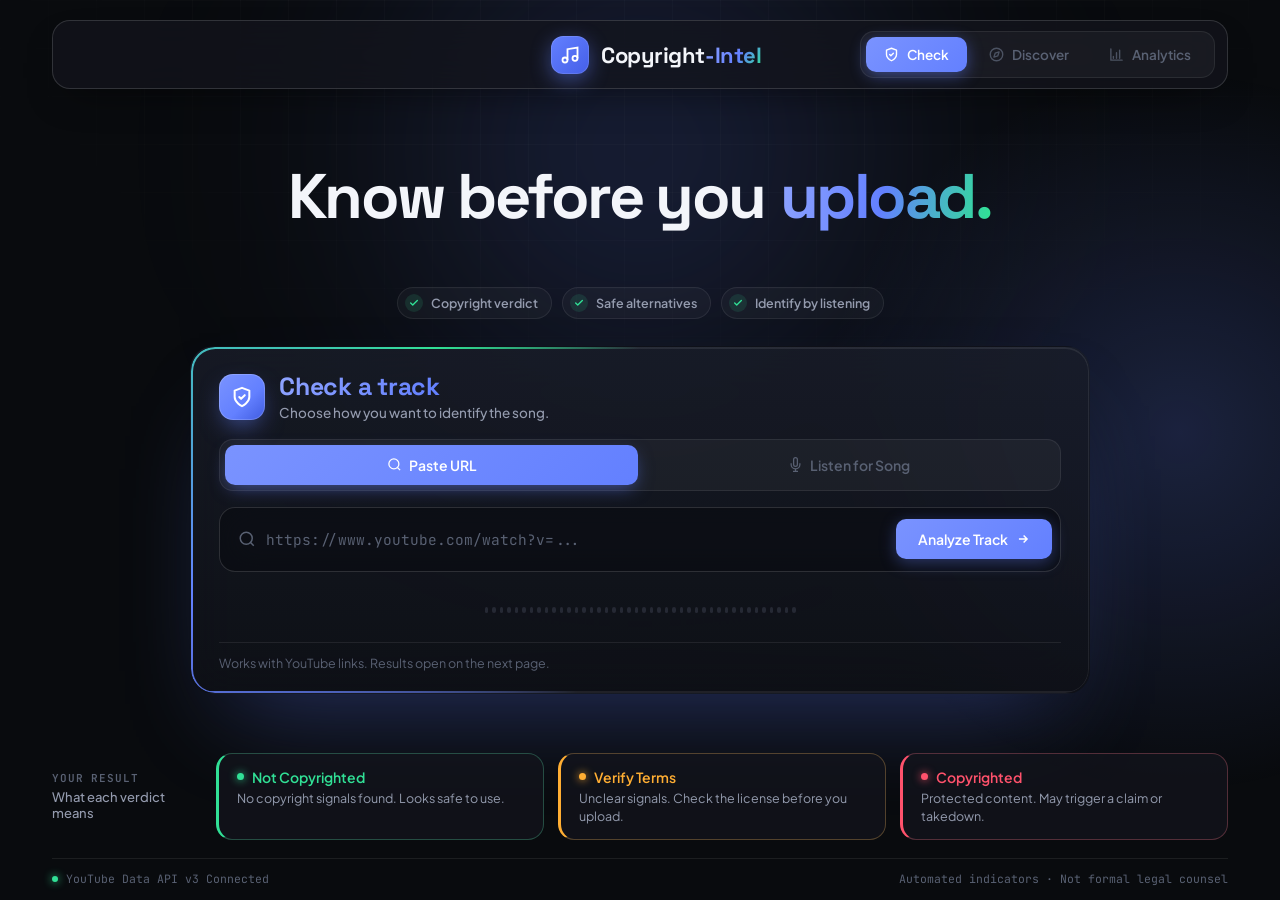
==== commit 953def9f: "made the main ui much more eye catching" ====
--- a/template/index.html
+++ b/template/index.html
@@ -8,16 +8,13 @@
   <link rel="preconnect" href="https://fonts.gstatic.com" crossorigin>
   <link href="https://fonts.googleapis.com/css2?family=Plus+Jakarta+Sans:wght@400;500;600;700&family=JetBrains+Mono:wght@400;500;600&family=Space+Grotesk:wght@500;600;700&display=swap" rel="stylesheet">
   <link rel="stylesheet" href="styles.css">
-  <style>
-    /* Tool card now fills the full hero width (left copy removed) */
-    .hero { display: block; grid-template-columns: 1fr; }
-    .hero .tool-card { width: 100%; max-width: none; margin: 0; }
-  </style>
 </head>
 <body>
 
 <div class="bg-glow" aria-hidden="true"></div>
 <div class="bg-grid" aria-hidden="true"></div>
+<div class="aurora aurora-a" aria-hidden="true"></div>
+<div class="aurora aurora-b" aria-hidden="true"></div>
 
 <div class="page landing-page">
 
@@ -48,11 +45,25 @@
   <!-- Hero -->
   <main class="hero">
 
-    <!-- The tool (full width) -->
+    <div class="hero-intro">
+      <h1 class="headline">Know before you <span class="hl">upload.</span></h1>
+      <ul class="intro-chips">
+        <li><span class="tick"><svg width="10" height="10" viewBox="0 0 24 24" fill="none" stroke="currentColor" stroke-width="3.2" stroke-linecap="round" stroke-linejoin="round"><path d="M20 6 9 17l-5-5"/></svg></span>Copyright verdict</li>
+        <li><span class="tick"><svg width="10" height="10" viewBox="0 0 24 24" fill="none" stroke="currentColor" stroke-width="3.2" stroke-linecap="round" stroke-linejoin="round"><path d="M20 6 9 17l-5-5"/></svg></span>Safe alternatives</li>
+        <li><span class="tick"><svg width="10" height="10" viewBox="0 0 24 24" fill="none" stroke="currentColor" stroke-width="3.2" stroke-linecap="round" stroke-linejoin="round"><path d="M20 6 9 17l-5-5"/></svg></span>Identify by listening</li>
+      </ul>
+    </div>
+
+    <!-- The tool -->
     <section class="tool-card" aria-label="Check a track">
       <div class="tool-head">
-        <h2 class="tool-title">Check a track</h2>
-        <p class="tool-sub">Choose how you want to identify the song.</p>
+        <div class="tool-icon">
+          <svg width="22" height="22" viewBox="0 0 24 24" fill="none" stroke="currentColor" stroke-width="2.2" stroke-linecap="round" stroke-linejoin="round"><path d="M12 22s8-4 8-10V5l-8-3-8 3v7c0 6 8 10 8 10z"/><path d="m9 12 2 2 4-4"/></svg>
+        </div>
+        <div>
+          <h2 class="tool-title">Check a track</h2>
+          <p class="tool-sub">Choose how you want to identify the song.</p>
+        </div>
       </div>
 
       <!-- Mode switcher -->
--- a/template/styles.css
+++ b/template/styles.css
@@ -938,8 +938,9 @@
   box-shadow: 0 30px 60px -24px rgba(0,0,0,0.65), 0 0 0 1px rgba(255,255,255,0.02) inset;
 }
 .tool-head { margin-bottom: 16px; }
-.tool-title { font-family: 'Space Grotesk', sans-serif; font-size: 20px; font-weight: 700; letter-spacing: -0.01em; }
-.tool-sub { font-size: 13px; color: var(--text-dim); margin-top: 4px; }
+.tool-title { font-family: 'Space Grotesk', sans-serif; font-weight: 700; letter-spacing: -0.01em; background: linear-gradient(120deg, #8FA4FF, var(--accent) 60%, #31E096); -webkit-background-clip: text; background-clip: text; color: transparent; font-size: 2rem;}
+
+.tool-sub { font-size: 13px; color: var(--text); margin-top: 4px; font-weight: bold;margin-top: 1rem;}
 
 .tool-card .mode-tabs { display: flex; width: 100%; margin-bottom: 14px; }
 .tool-card .mode-tab { flex: 1; justify-content: center; }
@@ -2103,3 +2104,240 @@
   .recs-panel .rec-free-tag { display: none; }
 }
 
+
+
+/* ==========================================================================
+   MAIN PAGE (index.html) — visual upgrade
+   Everything below is scoped to .landing-page (plus the .aurora / hero-intro
+   classes that only exist on this page), so Discover, Analytics and Results
+   keep their current look.
+   ========================================================================== */
+
+@property --ang { syntax: '<angle>'; initial-value: 0deg; inherits: false; }
+
+/* ---------- Ambient colour behind the page ---------- */
+.aurora { position: fixed; border-radius: 50%; pointer-events: none; z-index: 0; }
+.aurora-a {
+  width: 640px; height: 640px; left: -220px; bottom: -260px;
+  animation: auroraDrift 20s ease-in-out infinite alternate;
+}
+.aurora-b {
+  width: 720px; height: 720px; right: -260px; top: 8%;
+  background: radial-gradient(closest-side, rgba(99, 128, 255, 0.2), transparent);
+  animation: auroraDrift 26s ease-in-out infinite alternate-reverse;
+}
+@keyframes auroraDrift {
+  from { transform: translate3d(0, 0, 0) scale(1); }
+  to   { transform: translate3d(40px, -30px, 0) scale(1.12); }
+}
+
+/* ---------- Hero: centred headline, then the tool ---------- */
+.landing-page .hero {
+  --card-max: 900px;               /* change this one value to make the card wider/narrower */
+  display: flex;
+  flex-direction: column;
+  align-items: center;
+  justify-content: center;
+  grid-template-columns: none;
+  gap: clamp(16px, 3vh, 30px);
+  margin-top: 0;
+}
+
+.hero-intro { display: flex; flex-direction: column; align-items: center; text-align: center; }
+
+.eyebrow-pill {
+  display: inline-flex; align-items: center; gap: 9px;
+  padding: 7px 14px 7px 12px;
+  border-radius: 100px;
+  font-family: 'JetBrains Mono', monospace;
+  font-size: 11px; font-weight: 600; letter-spacing: 0.08em; text-transform: uppercase;
+  color: var(--text-dim);
+  background: rgba(255, 255, 255, 0.04);
+  border: 1px solid var(--line-strong);
+}
+.live-dot {
+  width: 7px; height: 7px; border-radius: 50%;
+  background: var(--signal);
+  animation: livePulse 2s infinite;
+}
+@keyframes livePulse {
+  0%   { box-shadow: 0 0 0 0 rgba(49, 224, 150, 0.55); }
+  70%  { box-shadow: 0 0 0 9px rgba(49, 224, 150, 0); }
+  100% { box-shadow: 0 0 0 0 rgba(49, 224, 150, 0); }
+}
+
+.hero-intro .headline {
+  margin-top: clamp(10px, 1.8vh, 18px);
+  font-size: clamp(36px, 7vh, 68px);
+  line-height: 1.02;
+  letter-spacing: -0.04em;
+  background: none;
+  -webkit-background-clip: initial; background-clip: initial;
+  color: var(--text);
+  margin-bottom: 2rem;
+}
+.hero-intro .headline .hl {
+  display: inline-block;
+  padding: 0 0.02em 0.1em;         /* keeps the tail of the "p" inside the gradient */
+  background: linear-gradient(100deg, #8FA4FF 0%, var(--accent) 25%, #31E096 50%, var(--accent) 75%, #8FA4FF 100%);
+  background-size: 200% 100%;
+  -webkit-background-clip: text; background-clip: text;
+  color: transparent;
+  animation: shimmer 7s linear infinite;
+}
+@keyframes shimmer { to { background-position: 200% 0; } }
+
+.hero-intro .subhead {
+  max-width: 640px;
+  margin-top: clamp(8px, 1.6vh, 14px);
+  font-size: 16px;
+}
+
+.intro-chips {
+  list-style: none;
+  display: flex; flex-wrap: wrap; justify-content: center;
+  gap: 8px 10px;
+  margin-top: clamp(12px, 2.2vh, 20px);
+}
+.intro-chips li {
+  display: inline-flex; align-items: center; gap: 8px;
+  padding: 6px 13px 6px 7px;
+  border-radius: 100px;
+  font-size: 12.5px; font-weight: 600;
+  color: var(--text-dim);
+  background: rgba(255, 255, 255, 0.03);
+  border: 1px solid var(--line);
+}
+.intro-chips .tick {
+  width: 18px; height: 18px; border-radius: 50%;
+  display: flex; align-items: center; justify-content: center;
+  color: var(--signal);
+  background: rgba(49, 224, 150, 0.12);
+}
+
+/* ---------- Tool card with a travelling light around the edge ---------- */
+.landing-page .tool-card {
+  position: relative;
+  width: 100%;
+  max-width: var(--card-max);
+  margin: 0 auto;
+  padding: 26px 28px 22px;
+  border-radius: 24px;
+  border: 1px solid transparent;
+  background: linear-gradient(180deg, rgba(25, 29, 41, 0.82), rgba(15, 17, 24, 0.82));
+  box-shadow: 0 50px 100px -40px rgba(99, 128, 255, 0.38), 0 30px 60px -30px rgba(0, 0, 0, 0.7);
+}
+.landing-page .tool-card::before {
+  content: "";
+  position: absolute; inset: 0;
+  border-radius: inherit;
+  padding: 1.5px;
+  background: conic-gradient(from var(--ang),
+    rgba(255, 255, 255, 0.08) 0deg, rgba(255, 255, 255, 0.08) 200deg,
+    var(--accent) 260deg, var(--signal) 310deg,
+    rgba(255, 255, 255, 0.08) 360deg);
+  -webkit-mask: linear-gradient(#000 0 0) content-box, linear-gradient(#000 0 0);
+  -webkit-mask-composite: xor;
+          mask-composite: exclude;
+  animation: spinRing 7s linear infinite;
+  pointer-events: none;
+}
+@keyframes spinRing { to { --ang: 360deg; } }
+
+.landing-page .tool-head { display: flex; align-items: center; gap: 14px; margin-bottom: 18px; }
+.tool-icon {
+  width: 46px; height: 46px; flex-shrink: 0;
+  border-radius: 14px;
+  display: flex; align-items: center; justify-content: center;
+  color: #fff;
+  background: linear-gradient(135deg, #7A93FF, var(--accent) 60%, #3F5BE0);
+  box-shadow: 0 10px 26px -8px rgba(99, 128, 255, 0.7), 0 0 0 1px rgba(255, 255, 255, 0.18) inset;
+}
+.landing-page .tool-title { font-size: 1.55rem; line-height: 1.1; }
+.landing-page .tool-sub { margin-top: 4px; font-size: 13.5px; font-weight: 500; color: var(--text-dim); }
+
+/* Tabs: the active one gets the same blue pill as the navbar */
+.landing-page .tool-card .mode-tabs { padding: 5px; border-radius: 14px; background: rgba(255, 255, 255, 0.04); margin-bottom: 16px; }
+.landing-page .tool-card .mode-tab { padding: 11px 16px; border-radius: 10px; font-size: 14px; }
+.landing-page .tool-card .mode-tab.active {
+  color: #fff;
+  background: linear-gradient(135deg, #7A93FF, var(--accent));
+  box-shadow: 0 6px 18px -4px rgba(99, 128, 255, 0.55);
+}
+.landing-page .tool-card .mode-tab.active svg { color: #fff; }
+
+/* Bigger, glowing input */
+.landing-page .tool-card .input-bar,
+.landing-page .tool-card .mic-bar {
+  border-radius: 16px;
+  background: rgba(8, 10, 15, 0.55);
+  border: 1px solid var(--line-strong);
+}
+.landing-page .tool-card .input-bar { padding: 8px 8px 8px 18px; }
+.landing-page .tool-card .url-input { font-size: 14.5px; padding: 14px 0; }
+.landing-page .tool-card .input-bar:focus-within {
+  border-color: var(--accent);
+  box-shadow: 0 0 0 4px rgba(99, 128, 255, 0.16), 0 0 40px -10px rgba(99, 128, 255, 0.5);
+}
+
+
+.landing-page .tool-card .check-btn:disabled::after { display: none; }
+@keyframes btnShine {
+  0%, 55% { transform: translateX(-160%) skewX(-20deg); }
+  100%    { transform: translateX(380%) skewX(-20deg); }
+}
+
+.landing-page .tool-card .mic-btn { width: 56px; height: 56px; }
+
+.landing-page .tool-card .waveform.state-idle span:nth-child(3n)   { animation-duration: 2.6s; }
+.landing-page .tool-card .waveform.state-idle span:nth-child(4n+1) { animation-duration: 3.8s; }
+@keyframes idleWave {
+  0%, 100% { transform: scaleY(0.14); }
+  50%      { transform: scaleY(0.9); }
+}
+
+/* ---------- Verdict key: tinted cards that lift on hover ---------- */
+.landing-page .verdict-strip { gap: 14px; }
+.landing-page .verdict-item {
+  position: relative;
+  padding: 14px 18px;
+  border-radius: 16px;
+  border: 1px solid color-mix(in srgb, var(--c) 22%, var(--line));
+  border-left: 3px solid var(--c);
+  transition: transform 0.25s ease, box-shadow 0.25s ease;
+}
+.landing-page .verdict-item:hover {
+  transform: translateY(-3px);
+  box-shadow: 0 18px 36px -18px color-mix(in srgb, var(--c) 55%, transparent);
+}
+
+/* ---------- Keep it on one screen on shorter laptops ---------- */
+@media (min-width: 961px) and (max-height: 840px) {
+  .landing-page .hero { gap: 14px; }
+  .intro-chips { display: none; }
+  .landing-page .tool-card { padding: 20px 22px 18px; }
+  .landing-page .tool-head { margin-bottom: 12px; }
+  .tool-icon { width: 40px; height: 40px; }
+  .landing-page .tool-foot { display: none; }
+}
+@media (min-width: 961px) and (max-height: 700px) {
+  .hero-intro .subhead { display: none; }
+  .landing-page .tool-card .waveform { margin-top: 12px; }
+}
+
+/* ---------- Phones ---------- */
+@media (max-width: 640px) {
+  .hero-intro .headline { font-size: clamp(34px, 10vw, 46px); }
+  .landing-page .tool-card { padding: 20px 18px 18px; }
+  .landing-page .tool-title { font-size: 1.3rem; }
+}
+
+/* ---------- Respect "reduce motion" ---------- */
+@media (prefers-reduced-motion: reduce) {
+  .aurora,
+  .hero-intro .headline .hl,
+  .landing-page .tool-card::before,
+  .landing-page .tool-card .check-btn::after,
+  .live-dot { animation: none !important; }
+  .landing-page .tool-card .waveform.state-idle span { animation: none !important; transform: scaleY(0.3); }
+}
